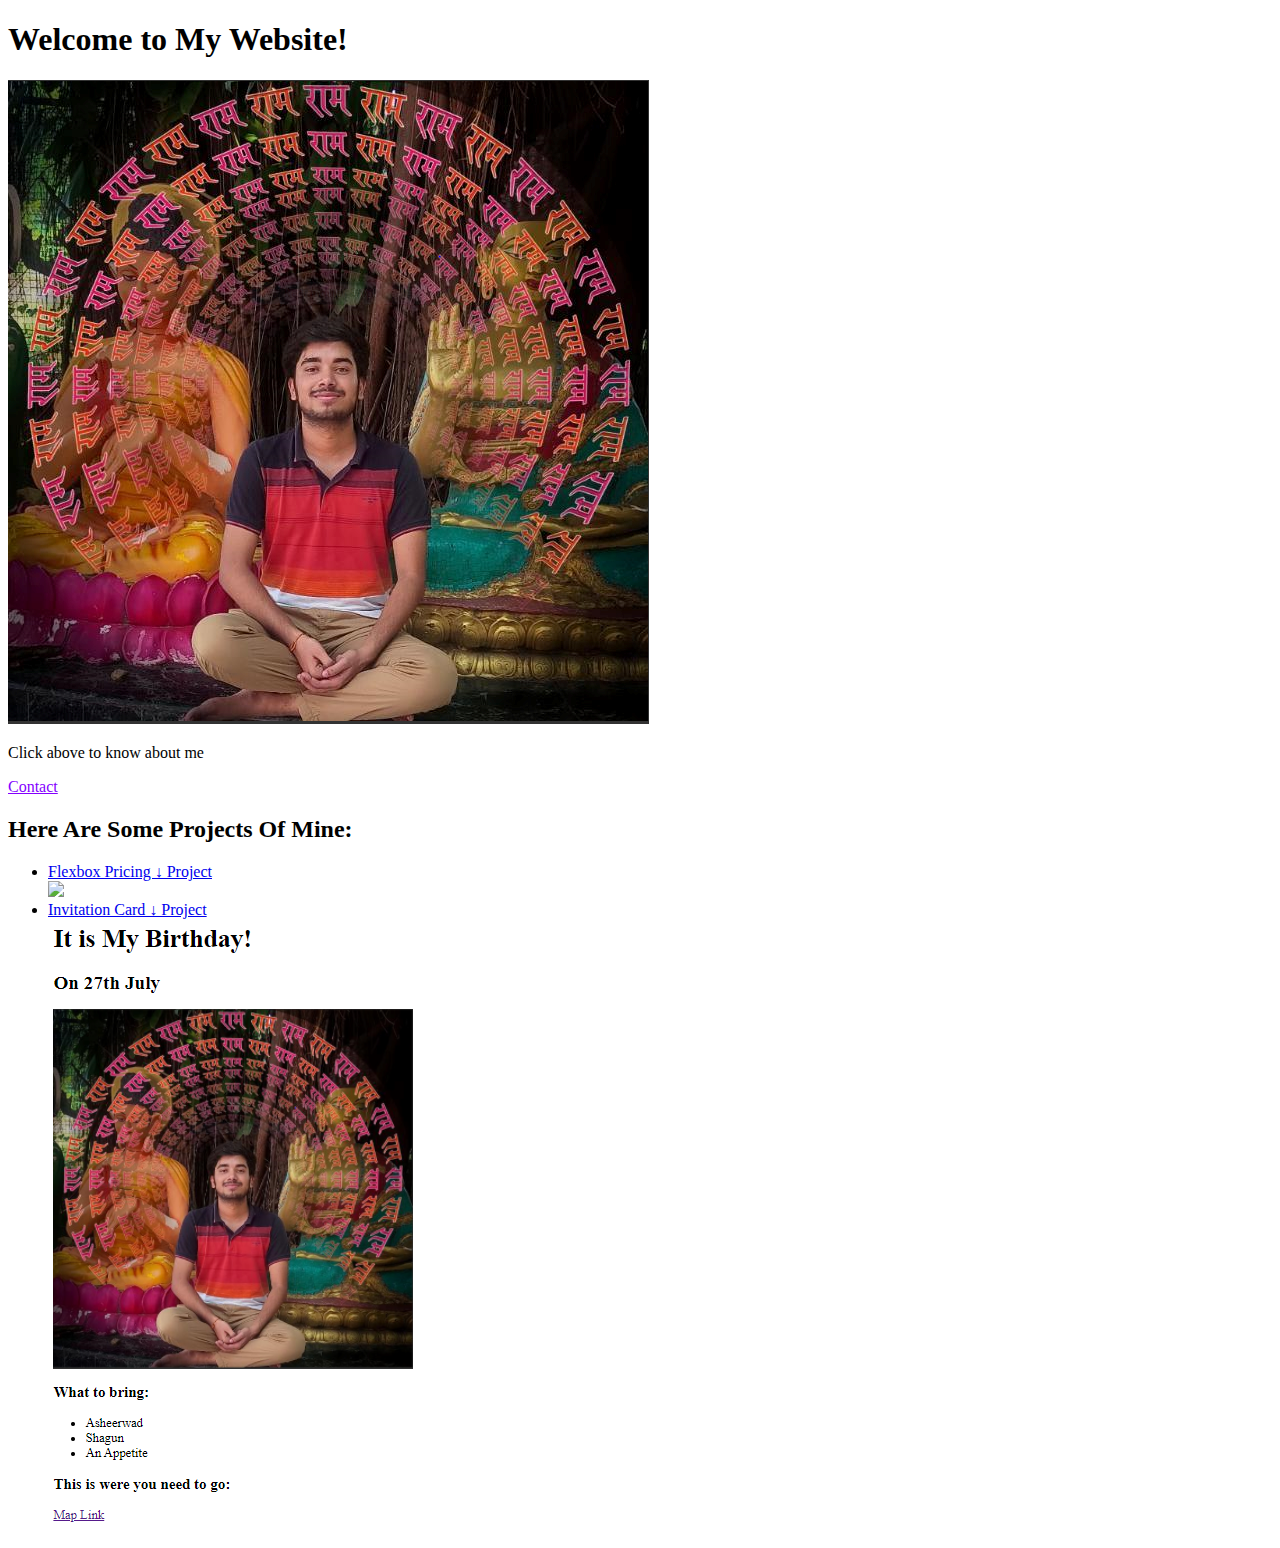
==== index.html @ 763a72a7 "Add files via upload" ====
<!DOCTYPE html>
<html lang="en">

<head>
    <meta charset="UTF-8">
    <title>My FIrst Webpage</title>
    <link rel="stylesheet" href="./style2.css">
</head>

<body>
    <div class="h1">
        <h1>Welcome to My Website!</h1>
    </div>
    <div class="main">
        <div class="left">
            <a href="./Assests/about.html"><img class="about" src="./Assests/Images/Capture.PNG"
                    alt="Profile Picture" /></a>
            <p class="grey">Click above to know about me</p>
            <a class="contact" style="color: rgb(132, 0, 255);" href="./Assests/contact.html">Contact</a>
        </div>
        <div class="Right">
            <h2>Here Are Some <span class="unique">Projects</span> Of Mine:</h2>
            <ul>
                <div class="right one">
                    <li value="1"><a href="./Assests/Flexbox.html"><span class="text">Flexbox Pricing ↓ Project</span></a>
                    </li>
                    <img src="./Assests/Images/flex.png">
                </div>
                <div class="right two">
                    <li value="2"><a href="./Assests/BirthdayCard.html"><span class="text">Invitation Card ↓
                                Project</span></a></li>
                    <img src="./Assests/Images/BirthdayCard.png">
                </div>
            </ul>
        </div>
    </div>
</body>

</html>
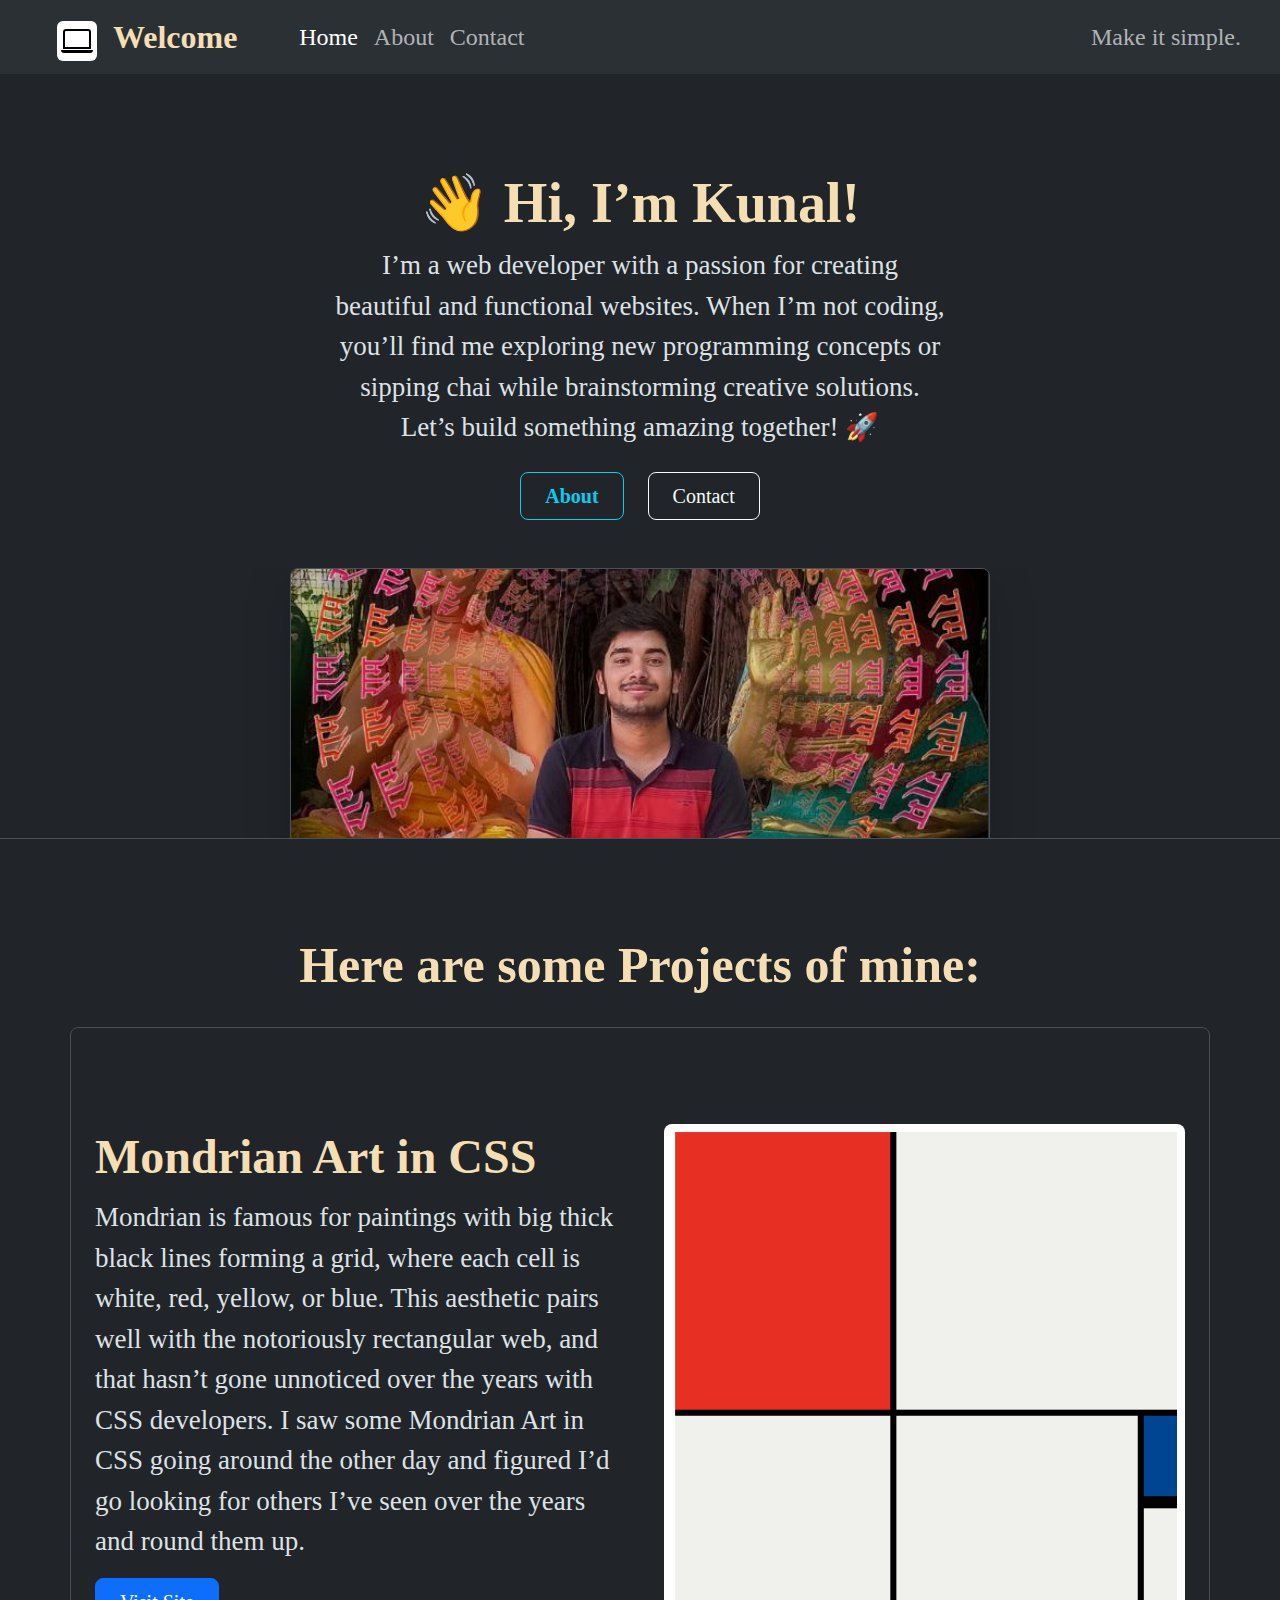
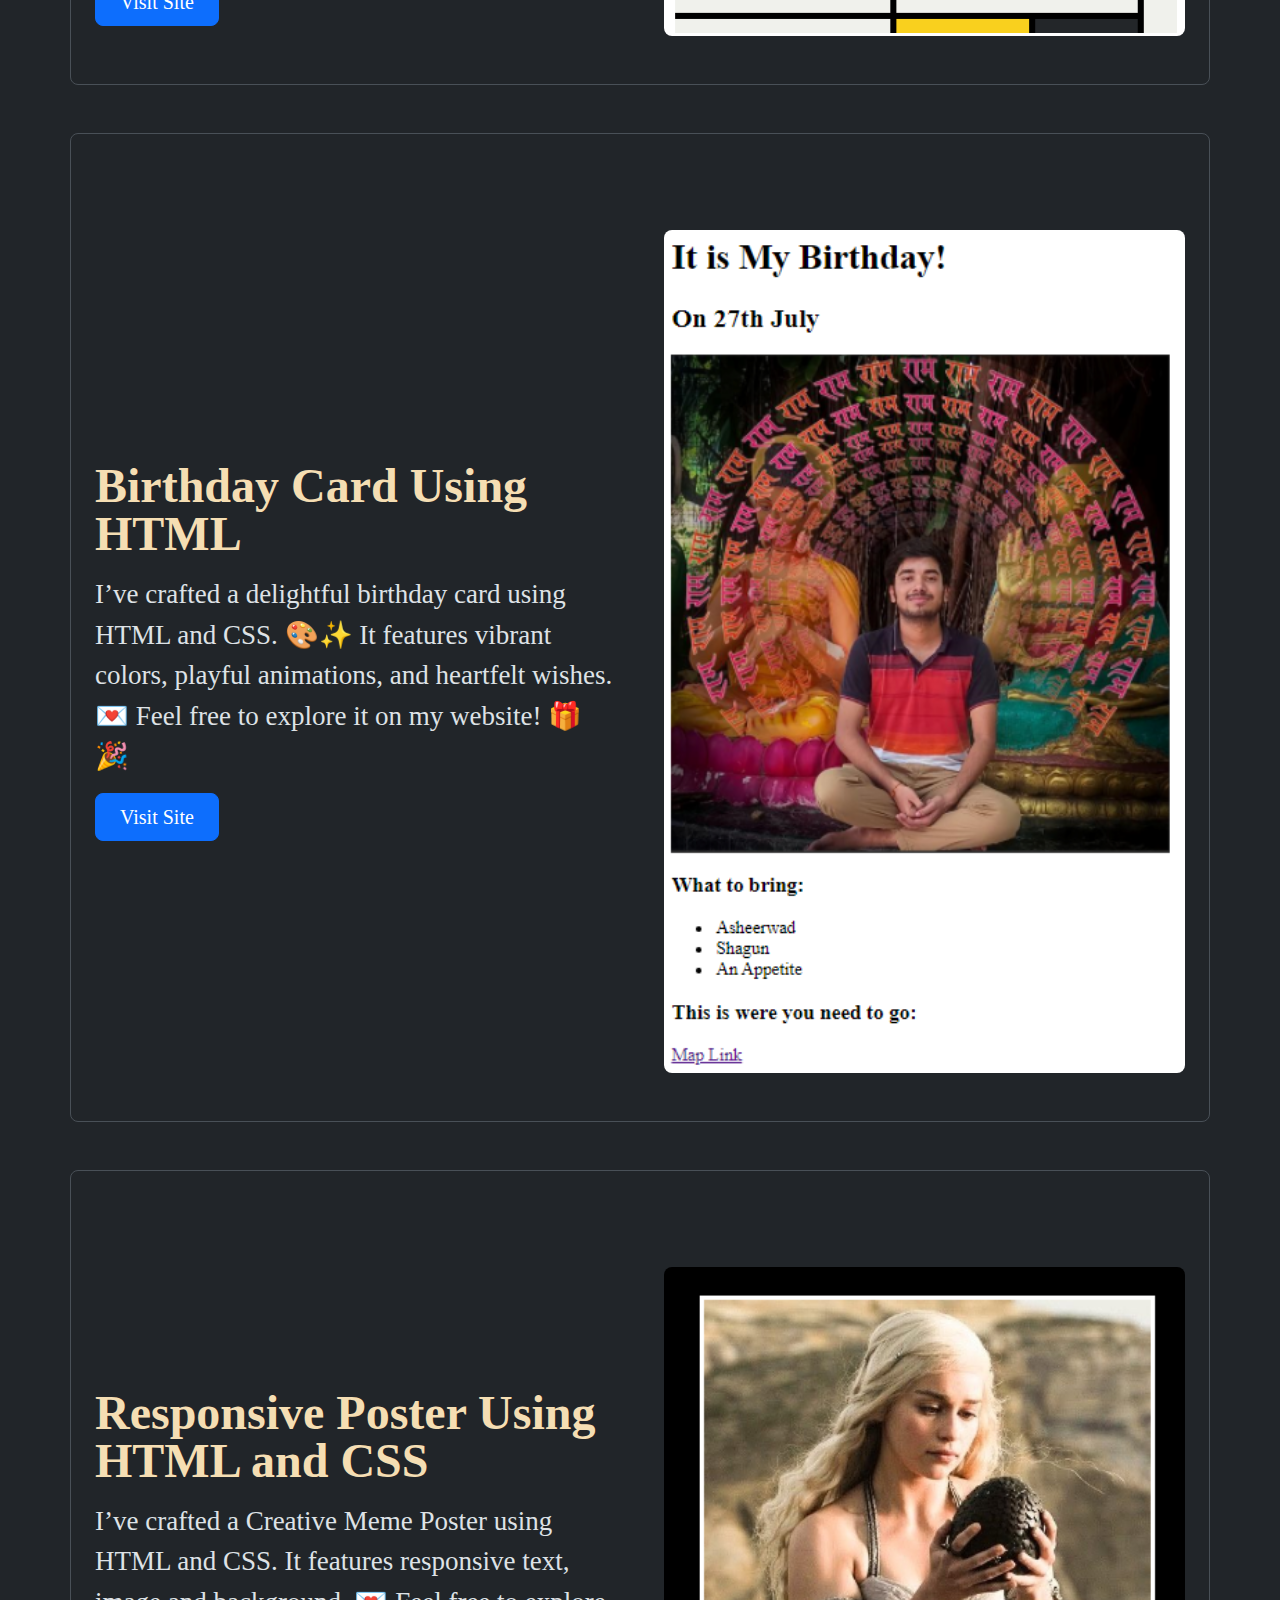
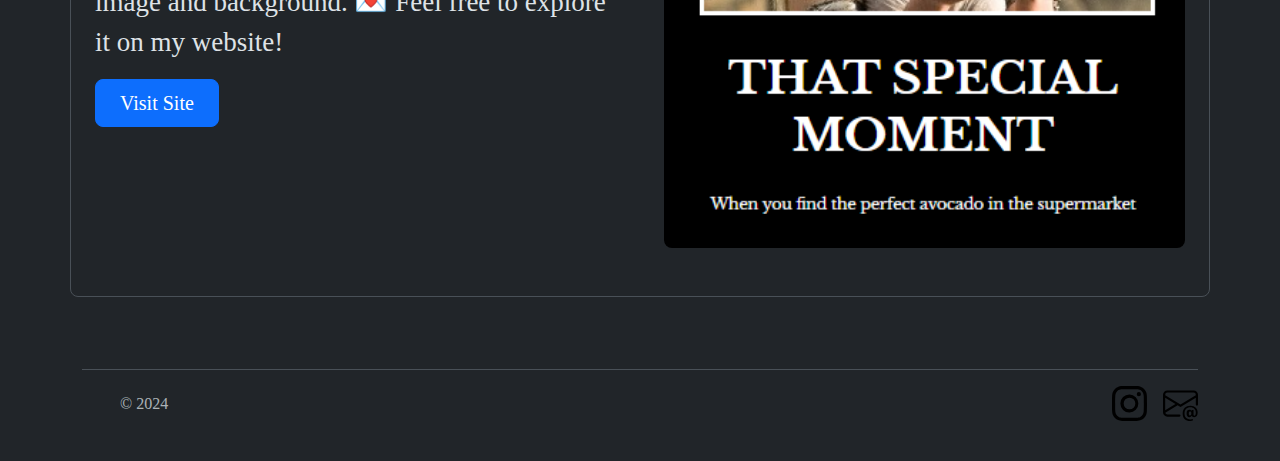
==== commit a9efcb12: "Add files via upload" ====
--- a/index.html
+++ b/index.html
@@ -1,39 +1,159 @@
 <!DOCTYPE html>
-<html lang="en">
+<html lang="en" data-bs-theme="dark">
 
 <head>
     <meta charset="UTF-8">
-    <title>My FIrst Webpage</title>
-    <link rel="stylesheet" href="./style2.css">
+    <title> Home ✨</title>
+    <link href="https://cdn.jsdelivr.net/npm/bootstrap@5.3.3/dist/css/bootstrap.min.css" rel="stylesheet"
+        integrity="sha384-QWTKZyjpPEjISv5WaRU9OFeRpok6YctnYmDr5pNlyT2bRjXh0JMhjY6hW+ALEwIH" crossorigin="anonymous">
+    <script src="https://cdn.jsdelivr.net/npm/bootstrap@5.3.3/dist/js/bootstrap.bundle.min.js"
+        integrity="sha384-YvpcrYf0tY3lHB60NNkmXc5s9fDVZLESaAA55NDzOxhy9GkcIdslK1eN7N6jIeHz"
+        crossorigin="anonymous"></script>
+    <link rel="stylesheet" href="./style3.css">
 </head>
 
 <body>
-    <div class="h1">
-        <h1>Welcome to My Website!</h1>
-    </div>
-    <div class="main">
-        <div class="left">
-            <a href="./Assests/about.html"><img class="about" src="./Assests/Images/Capture.PNG"
-                    alt="Profile Picture" /></a>
-            <p class="grey">Click above to know about me</p>
-            <a class="contact" style="color: rgb(132, 0, 255);" href="./Assests/contact.html">Contact</a>
+
+
+    <nav class="navbar navbar-expand-lg bg-body-tertiary">
+        <div class="container-fluid">
+            <a class="navbar-brand big-text" href="#"><img style="background-color: white;" class="rounded-2 p-1 me-3"
+                    height="40px" src="./Assests/Svg/laptop.svg">Welcome</a>
+            <button class="navbar-toggler" type="button" data-bs-toggle="collapse" data-bs-target="#navbarText"
+                aria-controls="navbarText" aria-expanded="false" aria-label="Toggle navigation">
+                <span class="navbar-toggler-icon"></span>
+            </button>
+            <div class="collapse navbar-collapse" id="navbarText">
+                <ul class="navbar-nav me-auto mb-2 mb-lg-0">
+                    <li class="nav-item">
+                        <a class="nav-link active" aria-current="page" href="./index.html">Home</a>
+                    </li>
+                    <li class="nav-item">
+                        <a class="nav-link" href="./Assests/about.html">About</a>
+                    </li>
+                    <li class="nav-item">
+                        <a class="nav-link" href="./Assests/contact.html">Contact</a>
+                    </li>
+                </ul>
+                <span class="navbar-text">
+                    Make it simple.
+                </span>
+            </div>
         </div>
-        <div class="Right">
-            <h2>Here Are Some <span class="unique">Projects</span> Of Mine:</h2>
-            <ul>
-                <div class="right one">
-                    <li value="1"><a href="./Assests/Flexbox.html"><span class="text">Flexbox Pricing ↓ Project</span></a>
-                    </li>
-                    <img src="./Assests/Images/flex.png">
+    </nav>
+
+
+    <div class="box">
+        <div class="px-4 pt-5 my-5 text-center border-bottom">
+            <h1 class="big-text display-4 fw-bold text-body-emphasis">👋 Hi, I’m Kunal!</h1>
+            <div class="col-lg-6 mx-auto">
+                <p class="lead mb-4 text">I’m a web developer with a passion for creating beautiful and functional websites.
+                    When I’m not coding, you’ll find me exploring new programming concepts or sipping chai while
+                    brainstorming creative solutions. Let’s build something amazing together! 🚀</p>
+                <div class="d-grid gap-2 d-sm-flex justify-content-sm-center mb-5">
+                    <button type="button" class="btn btn-outline-info btn-lg px-4 me-sm-3 fw-bold"><a class="no-style"
+                            href="./Assests/about.html">About</a></button>
+                    <button type="button" class="btn btn-outline-light btn-lg px-4"><a class="no-style"
+                            href="./Assests/contact.html">Contact</a></button>
                 </div>
-                <div class="right two">
-                    <li value="2"><a href="./Assests/BirthdayCard.html"><span class="text">Invitation Card ↓
-                                Project</span></a></li>
-                    <img src="./Assests/Images/BirthdayCard.png">
+            </div>
+            <div class="overflow-hidden" style="max-height: 30vh;">
+                <div class="container px-5">
+                    <img src="./Assests/Images/2Capture.PNG" class="img-fluid border rounded-3 shadow-lg mb-4"
+                        alt="Example image" width="700" height="500" loading="lazy">
                 </div>
-            </ul>
+            </div>
         </div>
-    </div>
+
+
+        <div class="big-text heading pt-5 mb-4">
+            <h2>Here are some Projects of mine: </h2>
+        </div>
+
+
+        <div class="container col-xxl-8 px-4 py-5">
+            <div class="row rounded-3 border  flex-lg-row-reverse align-items-center g-5 py-5">
+                <div class="col-10 col-sm-8 col-lg-6">
+                    <img src="./Assests/Images/Mondrian.png" class="rounded-3 d-block mx-lg-auto img-fluid img-two"
+                        alt="Bootstrap Themes" width="700" height="500" loading="lazy">
+                </div>
+                <div class="col-lg-6">
+                    <h1 class="big-text display-5 fw-bold text-body-emphasis lh-1 mb-3">Mondrian Art in CSS</h1>
+                    <p class="text lead">Mondrian is famous for paintings with big thick black lines forming a grid, where
+                        each cell is white, red, yellow, or blue. This aesthetic pairs well with the notoriously
+                        rectangular web, and that hasn’t gone unnoticed over the years with CSS developers. I saw some
+                        Mondrian Art in CSS going around the other day and figured I’d go looking for others I’ve seen
+                        over the years and round them up.</p>
+                    <div class="d-grid gap-2 d-md-flex justify-content-md-start">
+                        <a href="./Assests/Mondarian.html"><button type="button"
+                                class="btn btn-primary btn-lg px-4 me-md-2">Visit Site</button></a>
+                    </div>
+                </div>
+            </div>
+        </div>
+
+
+        <div class="container col-xxl-8 px-4 py-5">
+            <div class="row rounded-3 border flex-lg-row-reverse align-items-center g-5 py-5">
+                <div class="col-10 col-sm-8 col-lg-6">
+                    <img src="./Assests/Images/BirthdayCard.png" class="rounded-3 d-block mx-lg-auto img-fluid img-two"
+                        alt="Bootstrap Themes" width="700" height="500" loading="lazy">
+                </div>
+                <div class="col-lg-6">
+                    <h1 class="big-text display-5 fw-bold text-body-emphasis lh-1 mb-3">Birthday Card Using HTML</h1>
+                    <p class=" text lead">I’ve crafted a delightful birthday card using HTML and CSS. 🎨✨ It features vibrant
+                        colors, playful animations, and heartfelt wishes. 💌 Feel free to explore it on my website! 🎁🎉
+                    </p>
+                    <div class="d-grid gap-2 d-md-flex justify-content-md-start">
+                        <a href="./Assests/BirthdayCard.html"><button type="button"
+                                class="btn btn-primary btn-lg px-4 me-md-2">Visit Site</button></a>
+                    </div>
+                </div>
+            </div>
+        </div>
+
+
+        <div class="container col-xxl-8 px-4 py-5">
+            <div class="row rounded-3 border flex-lg-row-reverse align-items-center g-5 py-5">
+                <div class="col-10 col-sm-8 col-lg-6">
+                    <img src="./Assests/Images/meme-Pos.png" class="rounded-3 d-block mx-lg-auto img-fluid img-two"
+                        alt="Bootstrap Themes" width="700" height="500" loading="lazy">
+                </div>
+                <div class="col-lg-6">
+                    <h1 class="big-text display-5 fw-bold text-body-emphasis lh-1 mb-3">Responsive Poster Using HTML and CSS</h1>
+                    <p class="text lead">I’ve crafted a Creative Meme Poster using HTML and CSS. It features responsive text,
+                        image and background. 💌 Feel free to explore it on my website!
+                    </p>
+                    <div class="d-grid gap-2 d-md-flex justify-content-md-start">
+                        <a href="./Assests/meme.html"><button type="button"
+                                class="btn btn-primary btn-lg px-4 me-md-2">Visit Site</button></a>
+                    </div>
+                </div>
+            </div>
+        </div>
+
+
+        <div class="container">
+            <footer class="d-flex flex-wrap justify-content-between align-items-center py-3 my-4 border-top">
+                <div class="col-md-4 d-flex align-items-center">
+                    <a href="/" class="mb-3 me-2 mb-md-0 text-body-secondary text-decoration-none lh-1">
+                        <svg class="bi" width="30" height="24">
+                            <use xlink:href="#bootstrap"></use>
+                        </svg>
+                    </a>
+                    <span class="mb-3 mb-md-0 text-body-secondary">© 2024</span>
+                </div>
+
+                <ul class="nav col-md-4 justify-content-end list-unstyled d-flex">
+                    <li class="ms-3"><a class="text-body-secondary" href="#"><img height="35px"
+                                src="./Assests/Svg/instagram.svg"></a></li>
+                    <li class="ms-3"><a class="text-body-secondary" href="#"><img height="35px"
+                                src="./Assests/Svg/envelope-at.svg"></a></li>
+                </ul>
+            </footer>
+        </div>
+
+
 </body>
 
 </html>--- a/style3.css
+++ b/style3.css
@@ -0,0 +1,49 @@
+body {
+    font-family: serif;
+}
+
+.no-style {
+    text-decoration: none;
+    color: currentColor;
+}
+
+.navbar {
+    padding-left: 5vh;
+    padding-right: 3vh;
+    font-size: 1.5rem;
+    font: ;
+}
+
+.navbar-brand {
+    font-size: 2rem;
+    padding-right: 1cm;
+    font-weight: bold;
+}
+
+.box {
+    display: grid;
+    grid-template-columns: ;
+    grid-template-rows: ;
+}
+
+.heading {
+    display: flex;
+    justify-content: center;
+    align-items: center;
+    /* background-color: rgba(0, 0, 0, 0.514); */
+    border-radius: 1rem;
+}
+
+.heading>h2 {
+    font-weight: bold;
+    font-size: 50px;
+    }
+
+.text{
+    font-size: 27px;
+}
+
+.big-text{
+    /* font-size: 50px; */
+    color: wheat !important;
+}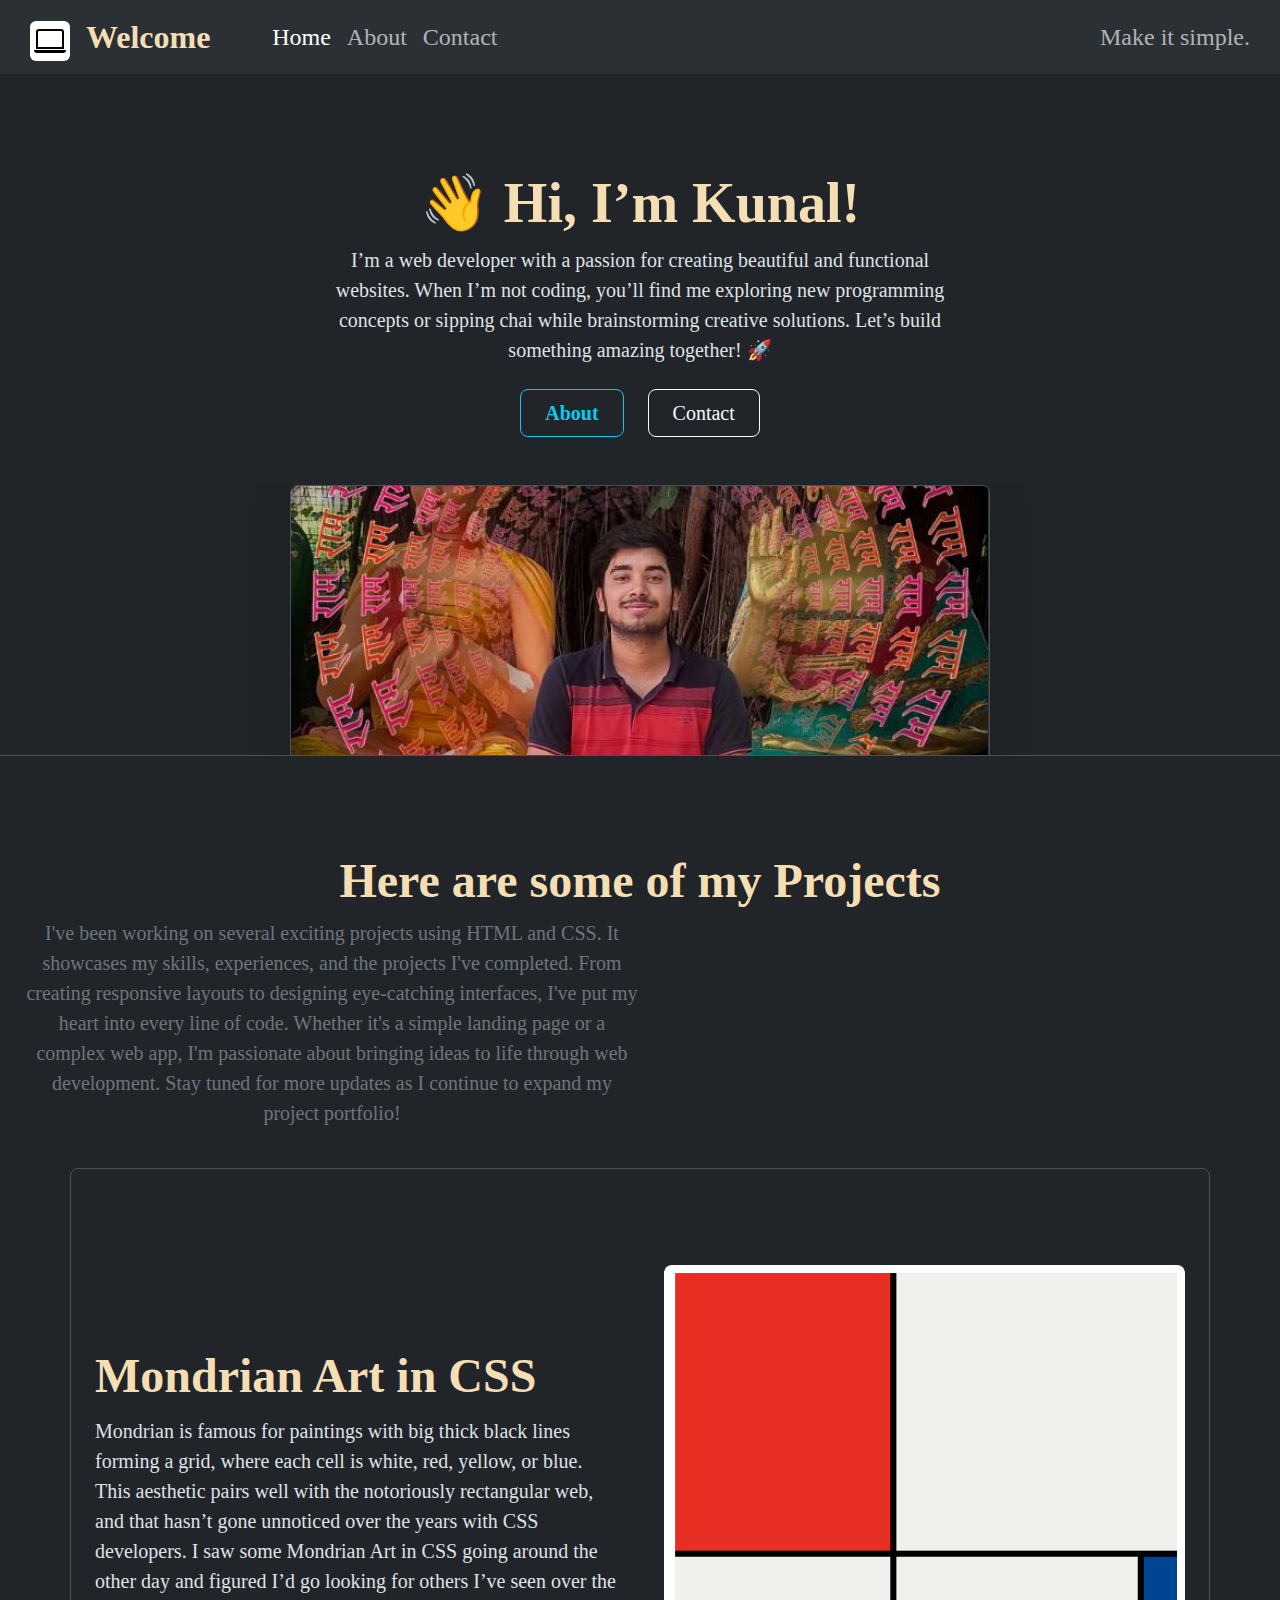
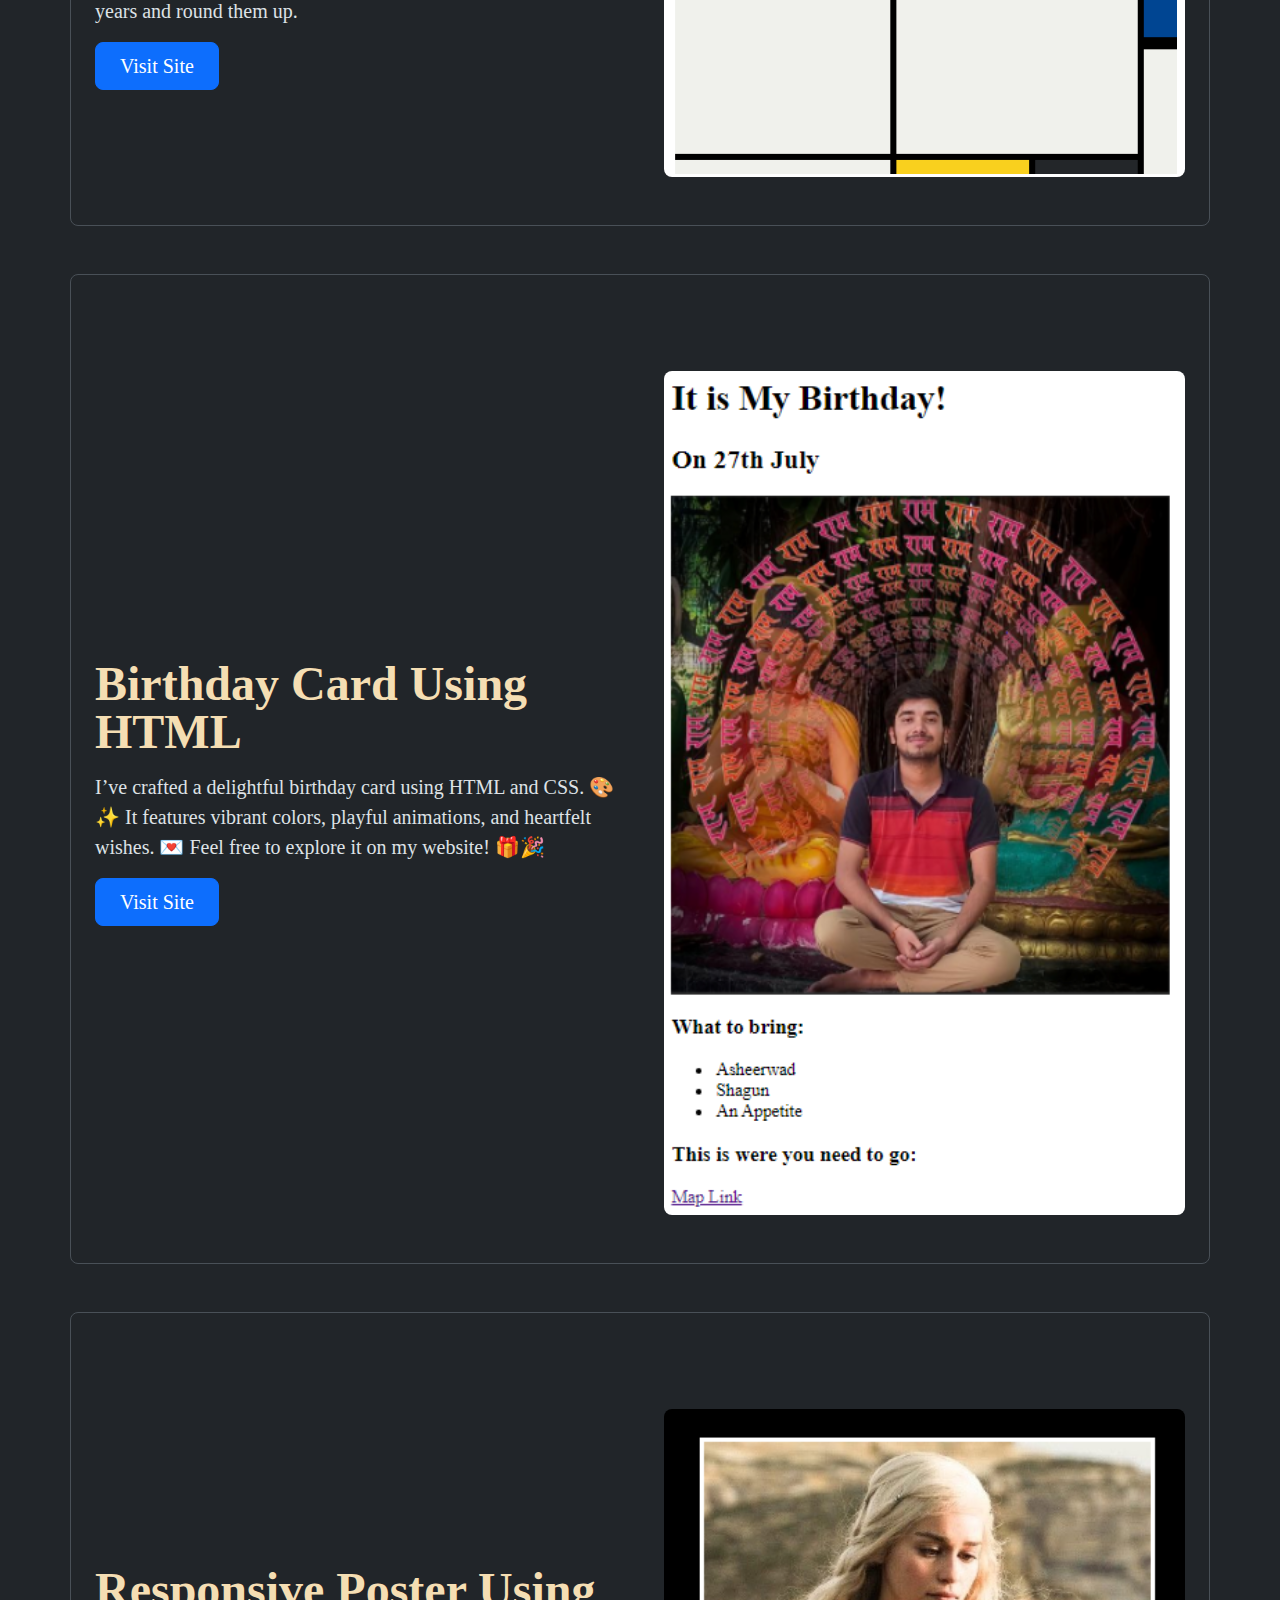
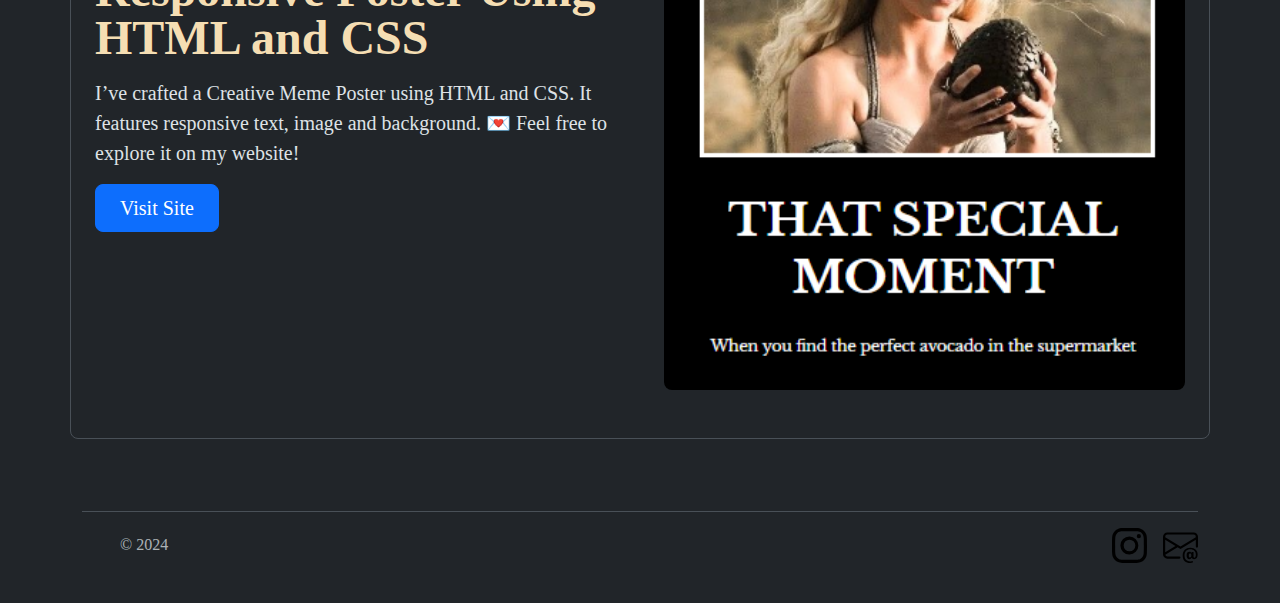
==== commit c6773300: "Add files via upload" ====
--- a/index.html
+++ b/index.html
@@ -17,10 +17,11 @@
 
     <nav class="navbar navbar-expand-lg bg-body-tertiary">
         <div class="container-fluid">
-            <a class="navbar-brand big-text" href="#"><img style="background-color: white;" class="rounded-2 p-1 me-3"
-                    height="40px" src="./Assests/Svg/laptop.svg">Welcome</a>
+            <a class="navbar-brand welcome big-text" href="#"><img style="background-color: white;"
+                    class="web-icon rounded-2 p-1 me-3" height="40px" src="./Assests/Svg/laptop.svg"><span
+                    class="welcome">Welcome</span></a>
             <button class="navbar-toggler" type="button" data-bs-toggle="collapse" data-bs-target="#navbarText"
-                aria-controls="navbarText" aria-expanded="false" aria-label="Toggle navigation">
+                aria-controls="navbarText" aria-expanded="flase" aria-label="Toggle navigation">
                 <span class="navbar-toggler-icon"></span>
             </button>
             <div class="collapse navbar-collapse" id="navbarText">
@@ -47,9 +48,9 @@
         <div class="px-4 pt-5 my-5 text-center border-bottom">
             <h1 class="big-text display-4 fw-bold text-body-emphasis">👋 Hi, I’m Kunal!</h1>
             <div class="col-lg-6 mx-auto">
-                <p class="lead mb-4 text">I’m a web developer with a passion for creating beautiful and functional websites.
-                    When I’m not coding, you’ll find me exploring new programming concepts or sipping chai while
-                    brainstorming creative solutions. Let’s build something amazing together! 🚀</p>
+                <p class="lead mb-4 text">I’m a web developer with a passion for creating beautiful and
+                    functional websites. When I’m not coding, you’ll find me exploring new programming concepts or
+                    sipping chai while brainstorming creative solutions. Let’s build something amazing together! 🚀</p>
                 <div class="d-grid gap-2 d-sm-flex justify-content-sm-center mb-5">
                     <button type="button" class="btn btn-outline-info btn-lg px-4 me-sm-3 fw-bold"><a class="no-style"
                             href="./Assests/about.html">About</a></button>
@@ -66,8 +67,18 @@
         </div>
 
 
-        <div class="big-text heading pt-5 mb-4">
-            <h2>Here are some Projects of mine: </h2>
+        <div class="bg-dark text-secondary px-4 mt-5 mb-4 text-center">
+            <div class="">
+                <h1 class="display-5 fw-bold big-text">Here are some of my Projects</h1>
+                <div class="col-lg-6">
+                    <p class="fs-5">I've been working on several exciting projects using HTML and CSS. It showcases my
+                        skills, experiences, and the
+                        projects I've completed. From creating responsive layouts to designing eye-catching interfaces,
+                        I've put my heart into every line of code. Whether it's a simple landing page or a complex web
+                        app, I'm passionate about bringing ideas to life through web development. Stay tuned for more
+                        updates as I continue to expand my project portfolio!</p>
+                </div>
+            </div>
         </div>
 
 
@@ -79,7 +90,8 @@
                 </div>
                 <div class="col-lg-6">
                     <h1 class="big-text display-5 fw-bold text-body-emphasis lh-1 mb-3">Mondrian Art in CSS</h1>
-                    <p class="text lead">Mondrian is famous for paintings with big thick black lines forming a grid, where
+                    <p class="text lead">Mondrian is famous for paintings with big thick black lines forming a grid,
+                        where
                         each cell is white, red, yellow, or blue. This aesthetic pairs well with the notoriously
                         rectangular web, and that hasn’t gone unnoticed over the years with CSS developers. I saw some
                         Mondrian Art in CSS going around the other day and figured I’d go looking for others I’ve seen
@@ -101,7 +113,8 @@
                 </div>
                 <div class="col-lg-6">
                     <h1 class="big-text display-5 fw-bold text-body-emphasis lh-1 mb-3">Birthday Card Using HTML</h1>
-                    <p class=" text lead">I’ve crafted a delightful birthday card using HTML and CSS. 🎨✨ It features vibrant
+                    <p class=" text lead">I’ve crafted a delightful birthday card using HTML and CSS. 🎨✨ It features
+                        vibrant
                         colors, playful animations, and heartfelt wishes. 💌 Feel free to explore it on my website! 🎁🎉
                     </p>
                     <div class="d-grid gap-2 d-md-flex justify-content-md-start">
@@ -120,8 +133,10 @@
                         alt="Bootstrap Themes" width="700" height="500" loading="lazy">
                 </div>
                 <div class="col-lg-6">
-                    <h1 class="big-text display-5 fw-bold text-body-emphasis lh-1 mb-3">Responsive Poster Using HTML and CSS</h1>
-                    <p class="text lead">I’ve crafted a Creative Meme Poster using HTML and CSS. It features responsive text,
+                    <h1 class="big-text display-5 fw-bold text-body-emphasis lh-1 mb-3">Responsive Poster Using HTML and
+                        CSS</h1>
+                    <p class="text lead">I’ve crafted a Creative Meme Poster using HTML and CSS. It features responsive
+                        text,
                         image and background. 💌 Feel free to explore it on my website!
                     </p>
                     <div class="d-grid gap-2 d-md-flex justify-content-md-start">
--- a/style3.css
+++ b/style3.css
@@ -8,10 +8,9 @@
 }
 
 .navbar {
-    padding-left: 5vh;
-    padding-right: 3vh;
+    padding-left: 2vh;
+    padding-right: 2vh;
     font-size: 1.5rem;
-    font: ;
 }
 
 .navbar-brand {
@@ -36,14 +35,35 @@
 
 .heading>h2 {
     font-weight: bold;
-    font-size: 50px;
-    }
-
-.text{
-    font-size: 27px;
+    /* font-size: 50px; */
 }
 
-.big-text{
+.big-text {
     /* font-size: 50px; */
     color: wheat !important;
+}
+
+@media (max-width: 575px) {
+    .text{
+        font-size: 25px;
+    }
+    .big-text {
+        font-size: 50px;
+    }
+    .welcome{
+        font-size: 40px;
+    }
+    #navbarText{
+        font-size: 25px;
+    }
+    body > nav > div > button{
+        height: 55px;
+    }
+    .navbar-toggler-icon{
+        width: 40px;
+    }
+    .web-icon{
+        width: 65px;
+        height: 45px;
+    }
 }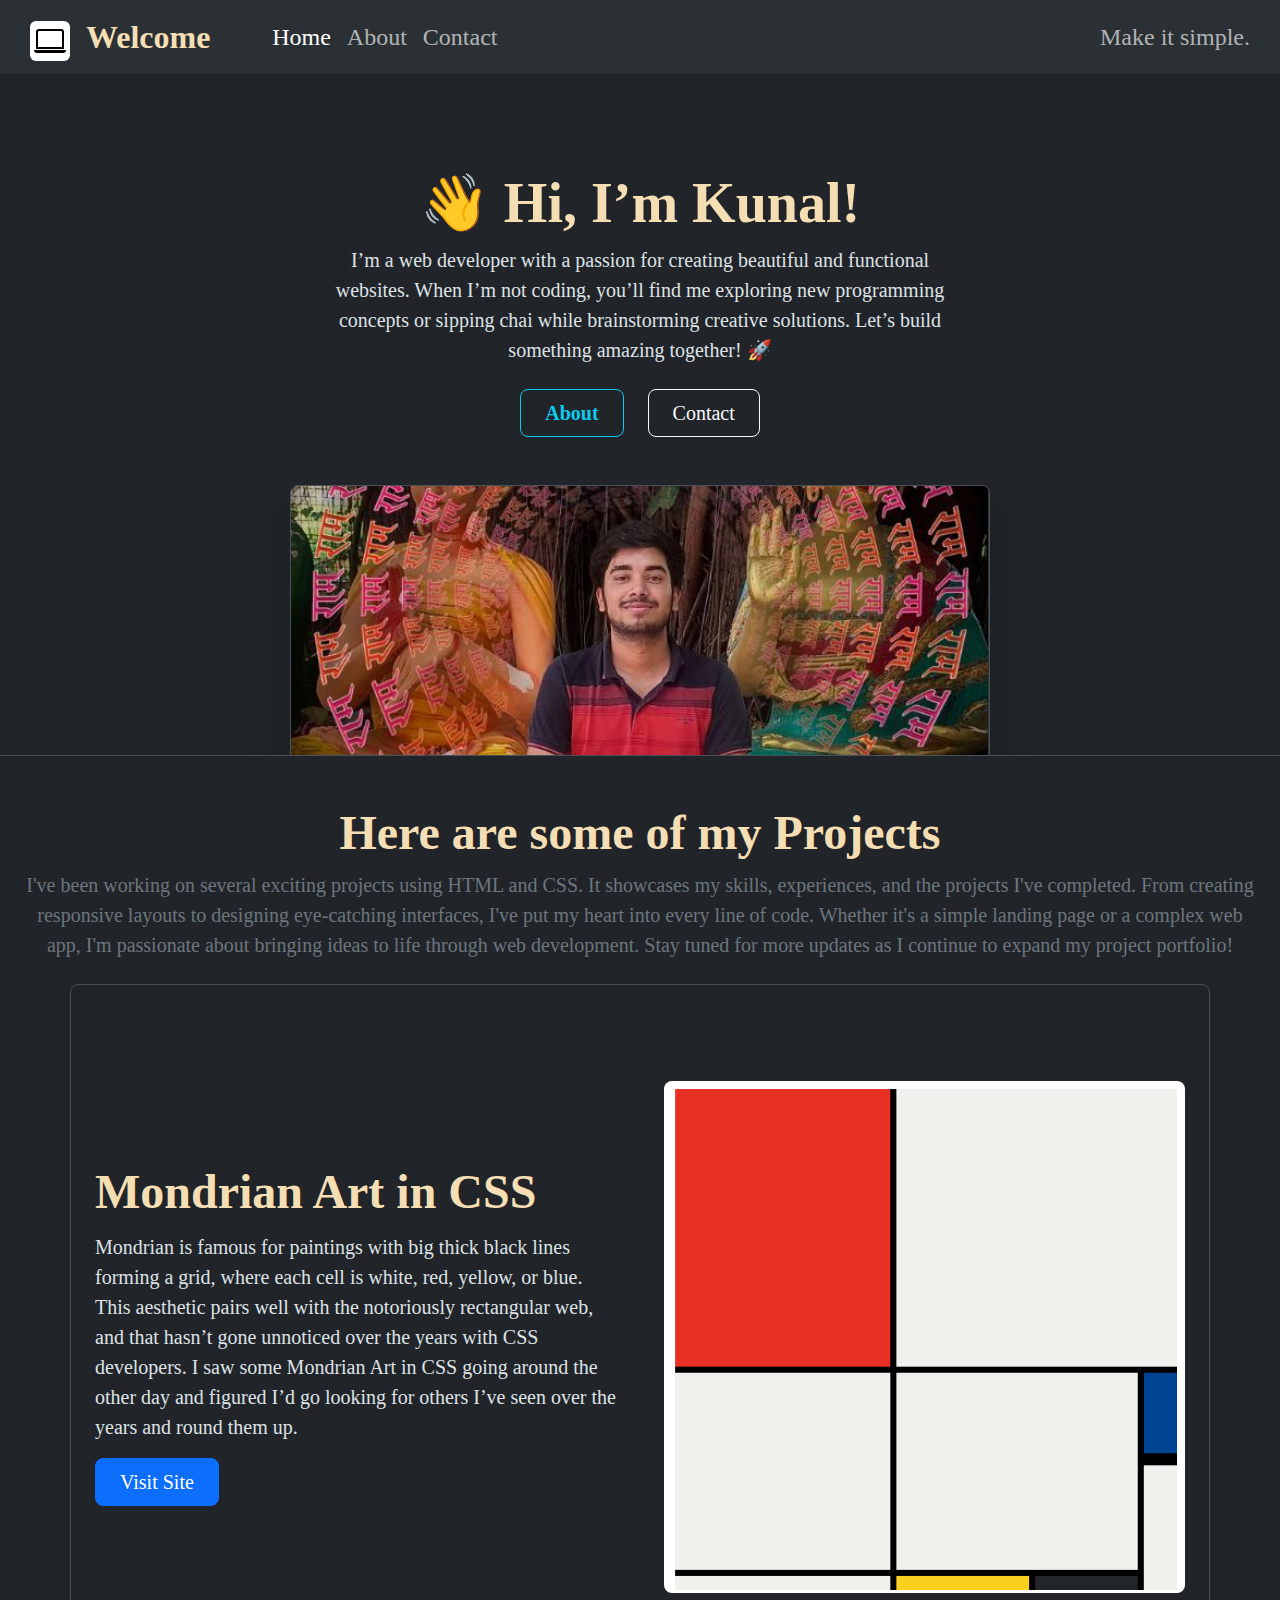
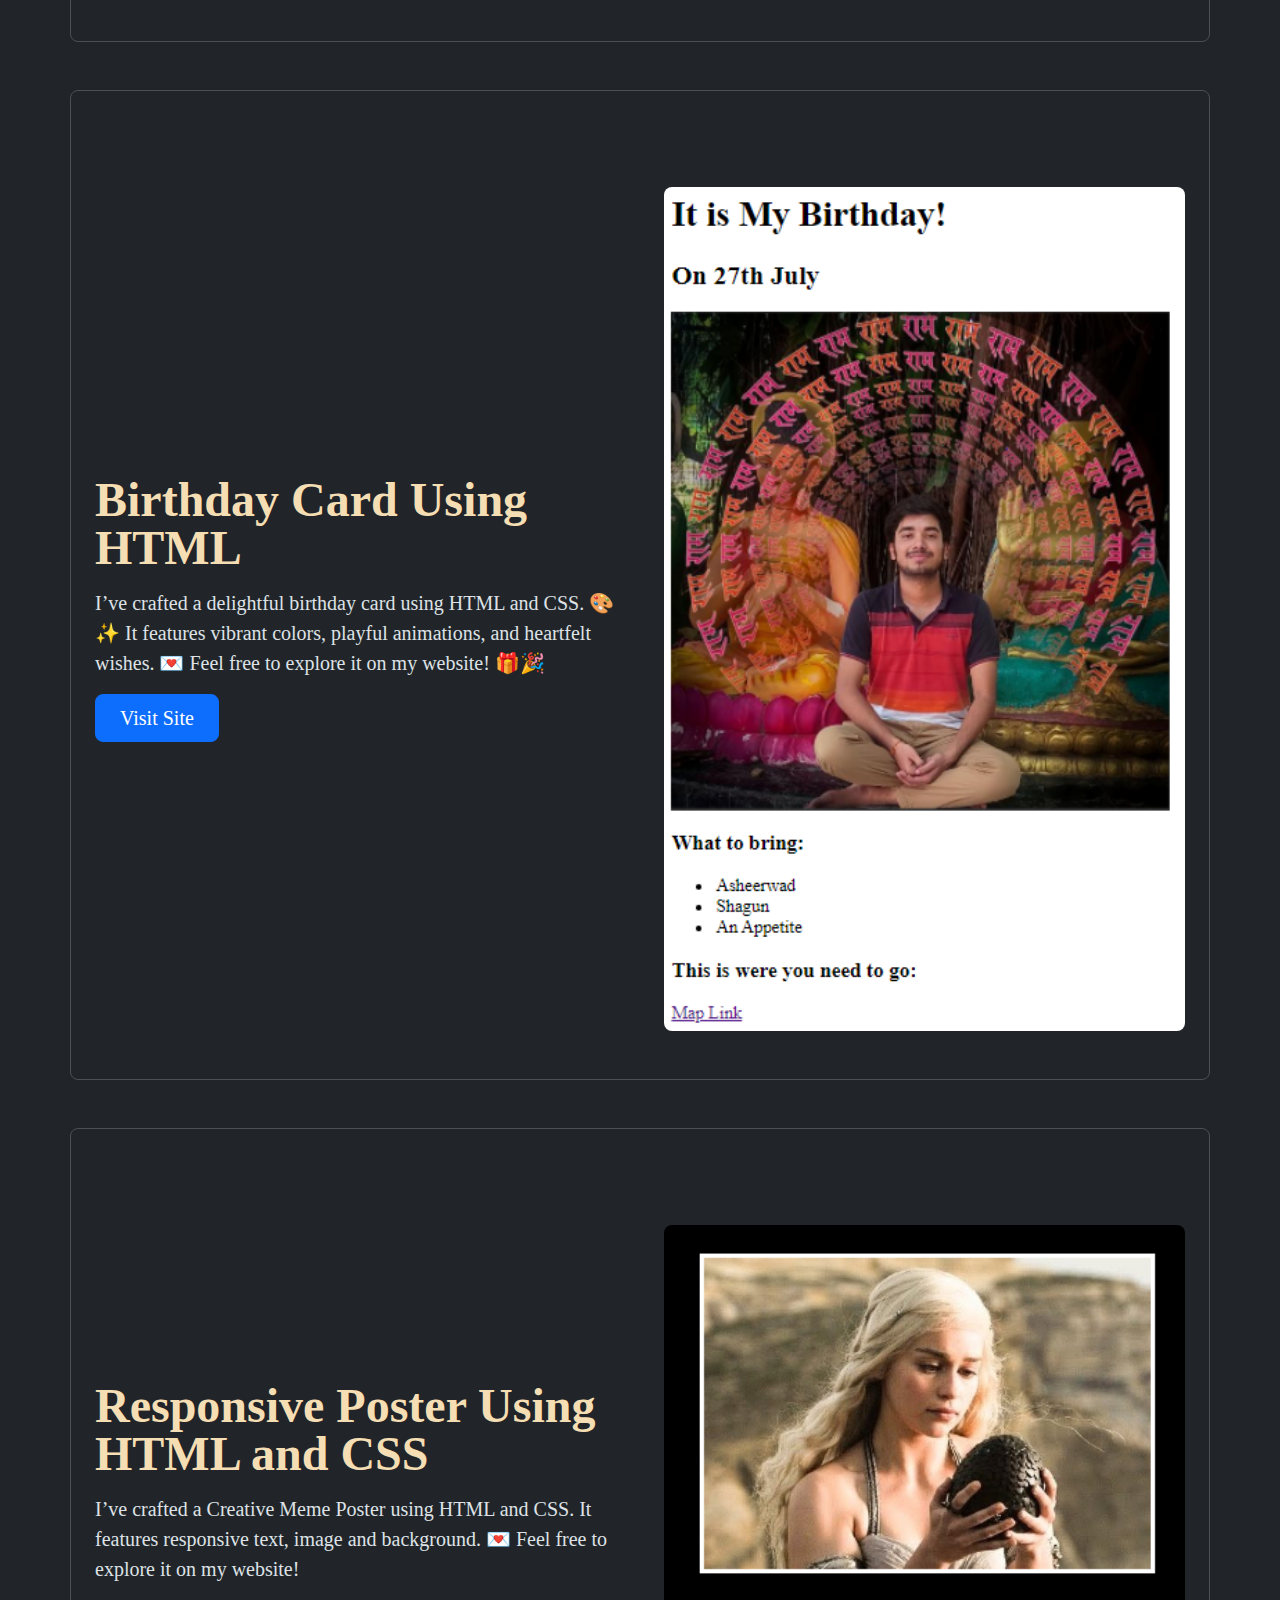
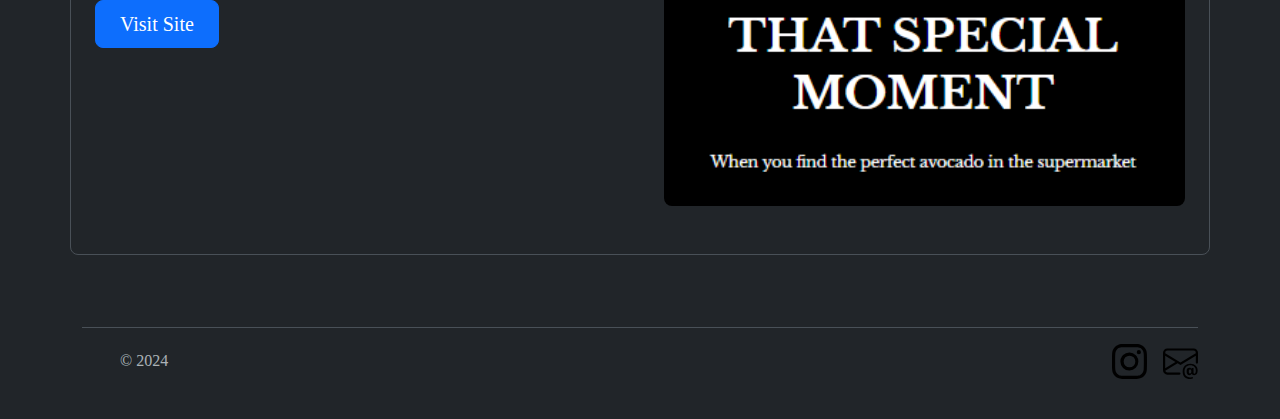
==== commit c6a47dc6: "Add files via upload" ====
--- a/index.html
+++ b/index.html
@@ -70,7 +70,7 @@
         <div class="bg-dark text-secondary px-4 mt-5 mb-4 text-center">
             <div class="">
                 <h1 class="display-5 fw-bold big-text">Here are some of my Projects</h1>
-                <div class="col-lg-6">
+                <div class="">
                     <p class="fs-5">I've been working on several exciting projects using HTML and CSS. It showcases my
                         skills, experiences, and the
                         projects I've completed. From creating responsive layouts to designing eye-catching interfaces,
--- a/style3.css
+++ b/style3.css
@@ -1,3 +1,4 @@
+
 body {
     font-family: serif;
 }
@@ -19,12 +20,6 @@
     font-weight: bold;
 }
 
-.box {
-    display: grid;
-    grid-template-columns: ;
-    grid-template-rows: ;
-}
-
 .heading {
     display: flex;
     justify-content: center;
@@ -39,11 +34,10 @@
 }
 
 .big-text {
-    /* font-size: 50px; */
     color: wheat !important;
 }
 
-@media (max-width: 575px) {
+@media (max-width: 1000px) {
     .text{
         font-size: 25px;
     }
@@ -66,4 +60,4 @@
         width: 65px;
         height: 45px;
     }
-}+}
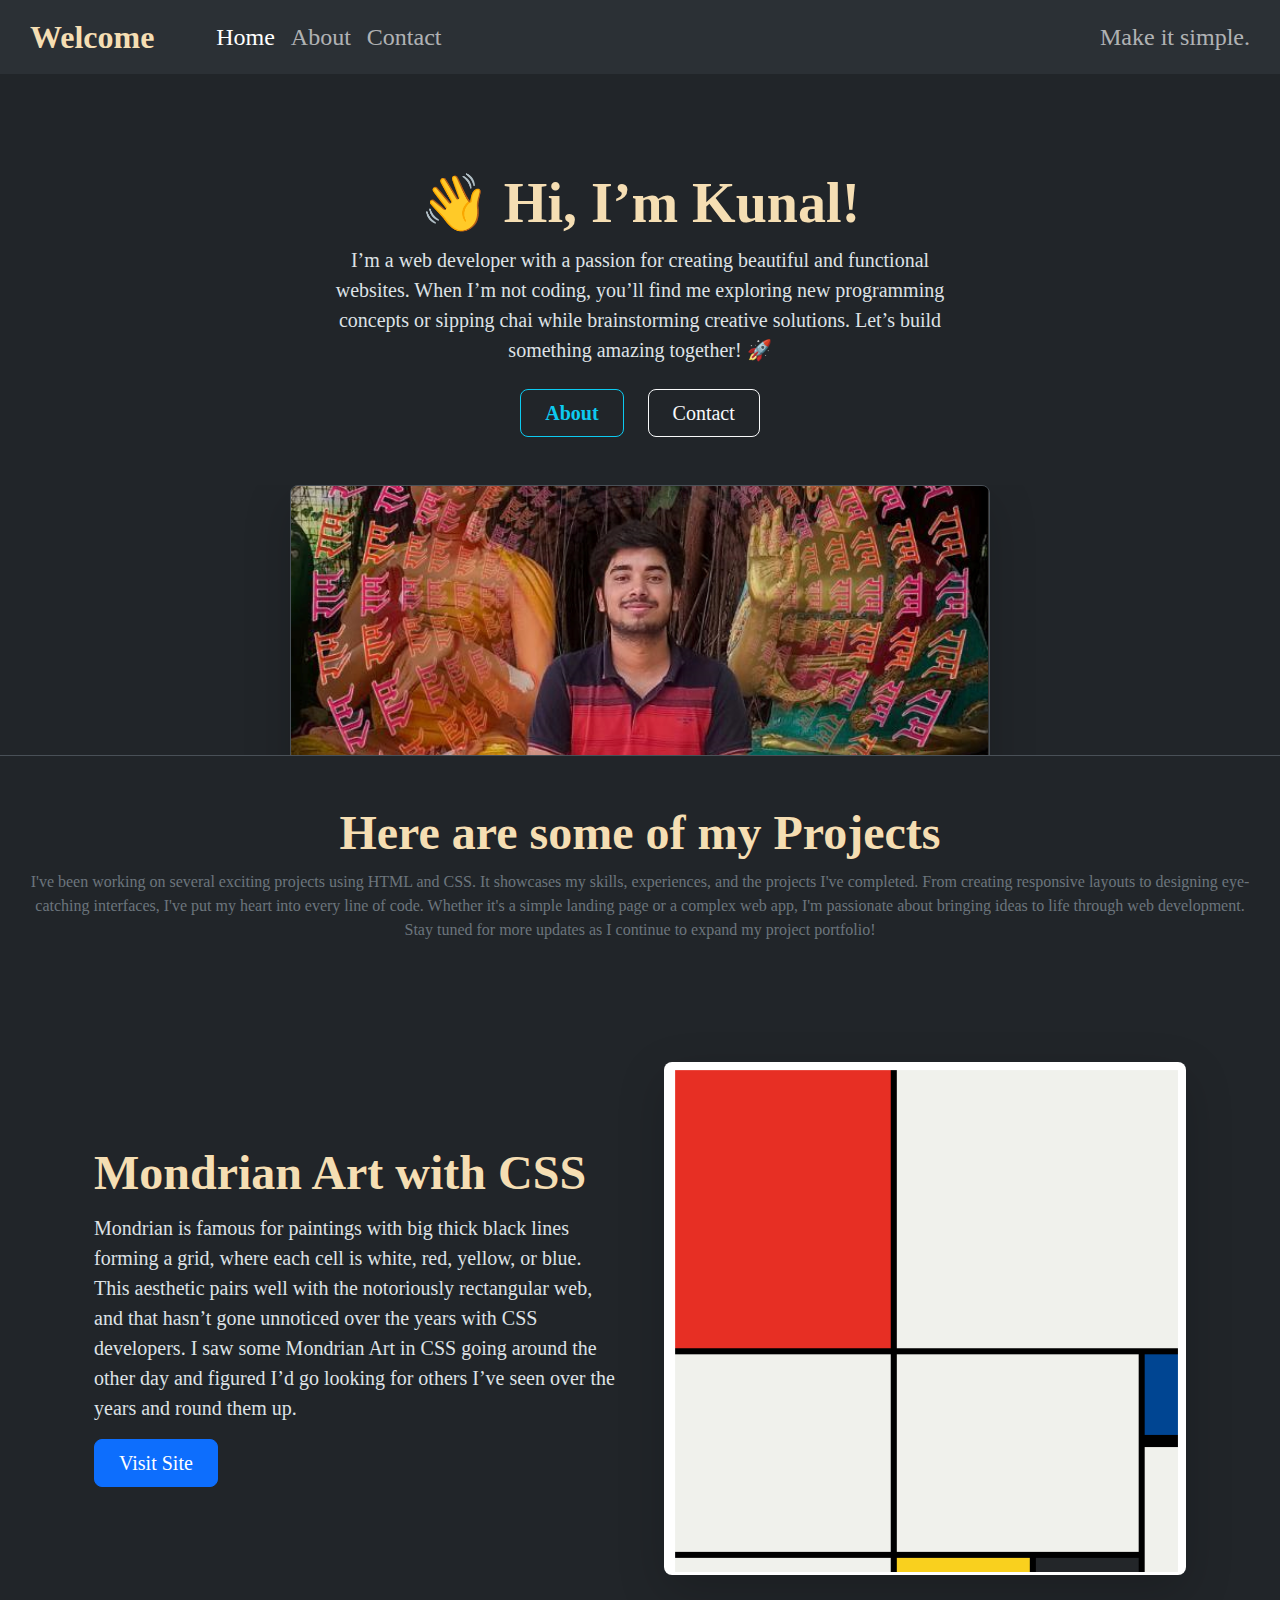
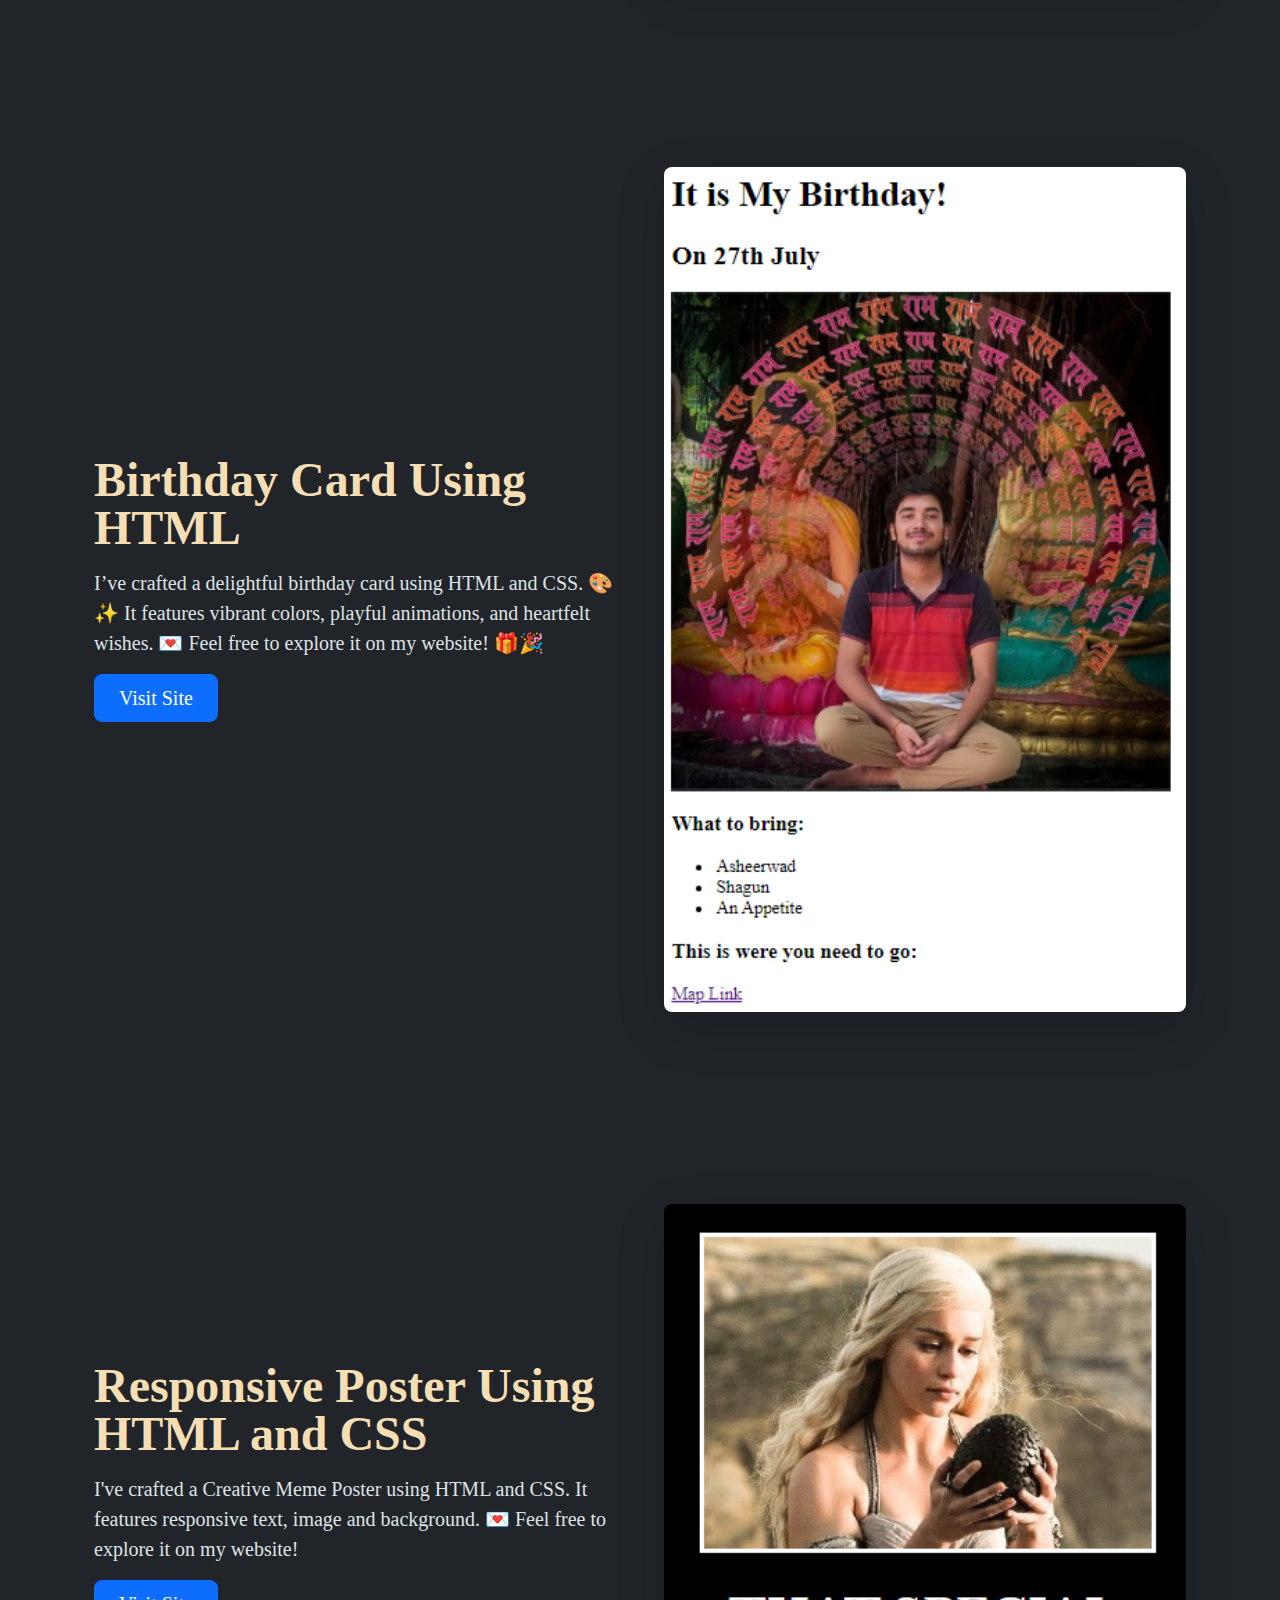
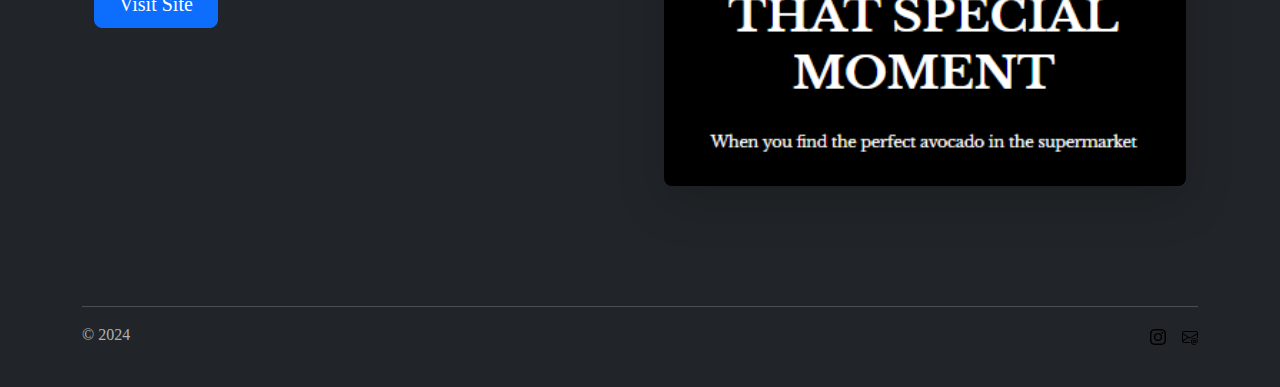
==== commit ee165821: "Update index.html" ====
--- a/index.html
+++ b/index.html
@@ -17,9 +17,7 @@
 
     <nav class="navbar navbar-expand-lg bg-body-tertiary">
         <div class="container-fluid">
-            <a class="navbar-brand welcome big-text" href="#"><img style="background-color: white;"
-                    class="web-icon rounded-2 p-1 me-3" height="40px" src="./Assests/Svg/laptop.svg"><span
-                    class="welcome">Welcome</span></a>
+            <a class="navbar-brand welcome big-text" href="#"><span class="welcome">Welcome</span></a>
             <button class="navbar-toggler" type="button" data-bs-toggle="collapse" data-bs-target="#navbarText"
                 aria-controls="navbarText" aria-expanded="flase" aria-label="Toggle navigation">
                 <span class="navbar-toggler-icon"></span>
@@ -27,13 +25,14 @@
             <div class="collapse navbar-collapse" id="navbarText">
                 <ul class="navbar-nav me-auto mb-2 mb-lg-0">
                     <li class="nav-item">
-                        <a class="nav-link active" aria-current="page" href="./index.html">Home</a>
+                        <a class="nav-link active" aria-current="page" href="./index.html"><span
+                                class="nav-text">Home</span></a>
                     </li>
                     <li class="nav-item">
-                        <a class="nav-link" href="./Assests/about.html">About</a>
+                        <a class="nav-link" href="./Assests/about.html"><span class="nav-text">About</span></a>
                     </li>
                     <li class="nav-item">
-                        <a class="nav-link" href="./Assests/contact.html">Contact</a>
+                        <a class="nav-link" href="./Assests/contact.html"><span class="nav-text">Contact</span></a>
                     </li>
                 </ul>
                 <span class="navbar-text">
@@ -44,131 +43,130 @@
     </nav>
 
 
-    <div class="box">
-        <div class="px-4 pt-5 my-5 text-center border-bottom">
-            <h1 class="big-text display-4 fw-bold text-body-emphasis">👋 Hi, I’m Kunal!</h1>
-            <div class="col-lg-6 mx-auto">
-                <p class="lead mb-4 text">I’m a web developer with a passion for creating beautiful and
-                    functional websites. When I’m not coding, you’ll find me exploring new programming concepts or
-                    sipping chai while brainstorming creative solutions. Let’s build something amazing together! 🚀</p>
-                <div class="d-grid gap-2 d-sm-flex justify-content-sm-center mb-5">
-                    <button type="button" class="btn btn-outline-info btn-lg px-4 me-sm-3 fw-bold"><a class="no-style"
-                            href="./Assests/about.html">About</a></button>
-                    <button type="button" class="btn btn-outline-light btn-lg px-4"><a class="no-style"
-                            href="./Assests/contact.html">Contact</a></button>
-                </div>
+    <div class="px-4 pt-5 my-5 text-center border-bottom">
+        <h1 class="big-text display-4 fw-bold text-body-emphasis">👋 Hi, I’m Kunal!</h1>
+        <div class="col-lg-6 mx-auto">
+            <p class="lead mb-4 text">I’m a web developer with a passion for creating beautiful and
+                functional websites. When I’m not coding, you’ll find me exploring new programming concepts or
+                sipping chai while brainstorming creative solutions. Let’s build something amazing together! 🚀</p>
+            <div class="d-grid gap-2 d-sm-flex justify-content-sm-center mb-5">
+                <button type="button" class="button btn btn-outline-info btn-lg px-4 me-sm-3 fw-bold"><a
+                        class="no-style" href="./Assests/about.html"><span class="button-text">About</span></a></button>
+                <button type="button" class="button btn btn-outline-light btn-lg px-4"><a class="no-style"
+                        href="./Assests/contact.html"><span class="button-text">Contact</span></a></button>
             </div>
-            <div class="overflow-hidden" style="max-height: 30vh;">
-                <div class="container px-5">
-                    <img src="./Assests/Images/2Capture.PNG" class="img-fluid border rounded-3 shadow-lg mb-4"
-                        alt="Example image" width="700" height="500" loading="lazy">
+        </div>
+        <div class="overflow-hidden" style="max-height: 30vh;">
+            <div class="container px-5">
+                <img src="./Assests/Images/2Capture.PNG" class="img-fluid border rounded-3 shadow-lg mb-4"
+                    alt="Example image" width="700" height="500" loading="lazy">
+            </div>
+        </div>
+    </div>
+
+
+    <div class="bg-dark text-secondary px-4 mt-5 mb-4 text-center">
+        <div class="">
+            <h1 class="display-5 fw-bold big-text">Here are some of my Projects</h1>
+            <div class="">
+                <p class="text">I've been working on several exciting projects using HTML and CSS. It showcases my
+                    skills, experiences, and the
+                    projects I've completed. From creating responsive layouts to designing eye-catching interfaces,
+                    I've put my heart into every line of code. Whether it's a simple landing page or a complex web
+                    app, I'm passionate about bringing ideas to life through web development. Stay tuned for more
+                    updates as I continue to expand my project portfolio!</p>
+            </div>
+        </div>
+    </div>
+
+
+    <div class="container col-xxl-8 px-4 py-5">
+        <div class="row flex-lg-row-reverse align-items-center g-5 py-5">
+            <div class="col-10 col-sm-10 col-lg-6">
+                <img src="./Assests/Images/Mondrian.png"
+                    class="shadow-lg rounded-3 d-block mx-lg-auto img-fluid img-two" alt="Bootstrap Themes" width="700"
+                    height="500" loading="lazy">
+            </div>
+            <div class="col-lg-6">
+                <h1 class="big-text display-5 fw-bold text-body-emphasis lh-1 mb-3">Mondrian Art with CSS</h1>
+                <p class=" text lead">Mondrian is famous for paintings with big thick black lines forming a grid,
+                    where each cell is white, red, yellow, or blue. This aesthetic pairs well with the notoriously
+                    rectangular web, and that hasn’t gone unnoticed over the years with CSS developers. I saw some
+                    Mondrian Art in CSS going around the other day and figured I’d go looking for others I’ve seen
+                    over the years and round them up.</p>
+                <div class="d-grid gap-2 d-md-flex justify-content-md-start">
+                    <a href="./Assests/Mondarian.html"><button type="button"
+                            class="button btn btn-primary btn-lg px-4 me-md-2"><span class="button-text">Visit
+                                Site</span></button></a>
                 </div>
             </div>
         </div>
+    </div>
 
 
-        <div class="bg-dark text-secondary px-4 mt-5 mb-4 text-center">
-            <div class="">
-                <h1 class="display-5 fw-bold big-text">Here are some of my Projects</h1>
-                <div class="">
-                    <p class="fs-5">I've been working on several exciting projects using HTML and CSS. It showcases my
-                        skills, experiences, and the
-                        projects I've completed. From creating responsive layouts to designing eye-catching interfaces,
-                        I've put my heart into every line of code. Whether it's a simple landing page or a complex web
-                        app, I'm passionate about bringing ideas to life through web development. Stay tuned for more
-                        updates as I continue to expand my project portfolio!</p>
+    <div class="container col-xxl-8 px-4 py-5">
+        <div class="row flex-lg-row-reverse align-items-center g-5 py-5">
+            <div class="col-10 col-sm-10 col-lg-6">
+                <img src="./Assests/Images/BirthdayCard.png"
+                    class="shadow-lg rounded-3 d-block mx-lg-auto img-fluid img-two" alt="Bootstrap Themes" width="700"
+                    height="500" loading="lazy">
+            </div>
+            <div class="col-lg-6">
+                <h1 class="big-text display-5 fw-bold text-body-emphasis lh-1 mb-3">Birthday Card Using HTML</h1>
+                <p class=" text lead">I’ve crafted a delightful birthday card using HTML and CSS. 🎨✨ It features
+                    vibrant
+                    colors, playful animations, and heartfelt wishes. 💌 Feel free to explore it on my website! 🎁🎉
+                </p>
+                <div class="d-grid gap-2 d-md-flex justify-content-md-start">
+                    <a href="./Assests/BirthdayCard.html"><button type="button"
+                            class="button btn btn-primary btn-lg px-4 me-md-2"><span class="button-text">Visit
+                                Site</span></button></a>
                 </div>
             </div>
         </div>
+    </div>
 
 
-        <div class="container col-xxl-8 px-4 py-5">
-            <div class="row rounded-3 border  flex-lg-row-reverse align-items-center g-5 py-5">
-                <div class="col-10 col-sm-8 col-lg-6">
-                    <img src="./Assests/Images/Mondrian.png" class="rounded-3 d-block mx-lg-auto img-fluid img-two"
-                        alt="Bootstrap Themes" width="700" height="500" loading="lazy">
-                </div>
-                <div class="col-lg-6">
-                    <h1 class="big-text display-5 fw-bold text-body-emphasis lh-1 mb-3">Mondrian Art in CSS</h1>
-                    <p class="text lead">Mondrian is famous for paintings with big thick black lines forming a grid,
-                        where
-                        each cell is white, red, yellow, or blue. This aesthetic pairs well with the notoriously
-                        rectangular web, and that hasn’t gone unnoticed over the years with CSS developers. I saw some
-                        Mondrian Art in CSS going around the other day and figured I’d go looking for others I’ve seen
-                        over the years and round them up.</p>
-                    <div class="d-grid gap-2 d-md-flex justify-content-md-start">
-                        <a href="./Assests/Mondarian.html"><button type="button"
-                                class="btn btn-primary btn-lg px-4 me-md-2">Visit Site</button></a>
-                    </div>
+    <div class="container col-xxl-8 px-4 py-5">
+        <div class="row flex-lg-row-reverse align-items-center g-5 py-5">
+            <div class="col-10 col-sm-10 col-lg-6">
+                <img src="./Assests/Images/meme-Pos.png"
+                    class="rounded-3 d-block shadow-lg mx-lg-auto img-fluid img-two" alt="Bootstrap Themes" width="700"
+                    height="500" loading="lazy">
+            </div>
+            <div class="col-lg-6">
+                <h1 class="big-text display-5 fw-bold text-body-emphasis lh-1 mb-3">Responsive Poster Using HTML and
+                    CSS</h1>
+                <p class="text lead">I've crafted a Creative Meme Poster using HTML and CSS. It features responsive
+                    text,
+                    image and background. 💌 Feel free to explore it on my website!
+                </p>
+                <div class="d-grid gap-2 d-md-flex justify-content-md-start">
+                    <a href="./Assests/meme.html"><button type="button"
+                            class="button btn btn-primary btn-lg px-4 me-md-2"><span class="button-text">Visit
+                                Site</span></button></a>
                 </div>
             </div>
         </div>
+    </div>
 
 
-        <div class="container col-xxl-8 px-4 py-5">
-            <div class="row rounded-3 border flex-lg-row-reverse align-items-center g-5 py-5">
-                <div class="col-10 col-sm-8 col-lg-6">
-                    <img src="./Assests/Images/BirthdayCard.png" class="rounded-3 d-block mx-lg-auto img-fluid img-two"
-                        alt="Bootstrap Themes" width="700" height="500" loading="lazy">
-                </div>
-                <div class="col-lg-6">
-                    <h1 class="big-text display-5 fw-bold text-body-emphasis lh-1 mb-3">Birthday Card Using HTML</h1>
-                    <p class=" text lead">I’ve crafted a delightful birthday card using HTML and CSS. 🎨✨ It features
-                        vibrant
-                        colors, playful animations, and heartfelt wishes. 💌 Feel free to explore it on my website! 🎁🎉
-                    </p>
-                    <div class="d-grid gap-2 d-md-flex justify-content-md-start">
-                        <a href="./Assests/BirthdayCard.html"><button type="button"
-                                class="btn btn-primary btn-lg px-4 me-md-2">Visit Site</button></a>
-                    </div>
-                </div>
+    <div class="container">
+        <footer class="d-flex flex-wrap justify-content-between align-items-center py-3 my-4 border-top">
+            <div class="col-md-4 d-flex align-items-center">
+                <span class="mb-3 mb-md-0 text-body-secondary">© 2024</span>
             </div>
-        </div>
 
-
-        <div class="container col-xxl-8 px-4 py-5">
-            <div class="row rounded-3 border flex-lg-row-reverse align-items-center g-5 py-5">
-                <div class="col-10 col-sm-8 col-lg-6">
-                    <img src="./Assests/Images/meme-Pos.png" class="rounded-3 d-block mx-lg-auto img-fluid img-two"
-                        alt="Bootstrap Themes" width="700" height="500" loading="lazy">
-                </div>
-                <div class="col-lg-6">
-                    <h1 class="big-text display-5 fw-bold text-body-emphasis lh-1 mb-3">Responsive Poster Using HTML and
-                        CSS</h1>
-                    <p class="text lead">I’ve crafted a Creative Meme Poster using HTML and CSS. It features responsive
-                        text,
-                        image and background. 💌 Feel free to explore it on my website!
-                    </p>
-                    <div class="d-grid gap-2 d-md-flex justify-content-md-start">
-                        <a href="./Assests/meme.html"><button type="button"
-                                class="btn btn-primary btn-lg px-4 me-md-2">Visit Site</button></a>
-                    </div>
-                </div>
-            </div>
-        </div>
-
-
-        <div class="container">
-            <footer class="d-flex flex-wrap justify-content-between align-items-center py-3 my-4 border-top">
-                <div class="col-md-4 d-flex align-items-center">
-                    <a href="/" class="mb-3 me-2 mb-md-0 text-body-secondary text-decoration-none lh-1">
-                        <svg class="bi" width="30" height="24">
-                            <use xlink:href="#bootstrap"></use>
-                        </svg>
-                    </a>
-                    <span class="mb-3 mb-md-0 text-body-secondary">© 2024</span>
-                </div>
-
-                <ul class="nav col-md-4 justify-content-end list-unstyled d-flex">
-                    <li class="ms-3"><a class="text-body-secondary" href="#"><img height="35px"
-                                src="./Assests/Svg/instagram.svg"></a></li>
-                    <li class="ms-3"><a class="text-body-secondary" href="#"><img height="35px"
-                                src="./Assests/Svg/envelope-at.svg"></a></li>
-                </ul>
-            </footer>
-        </div>
+            <ul class="nav col-md-6 justify-content-end list-unstyle d-flex">
+                <li class="ms-3"><a class="text-body-secondary" href="#"><img class="foot-button"
+                            src="./Assests/Svg/instagram.svg"></a></li>
+                <li class="ms-3"><a class="text-body-secondary" href="#"><img class="foot-button"
+                            src="./Assests/Svg/envelope-at.svg"></a></li>
+            </ul>
+        </footer>
+    </div>
 
 
 </body>
 
-</html>+</html>
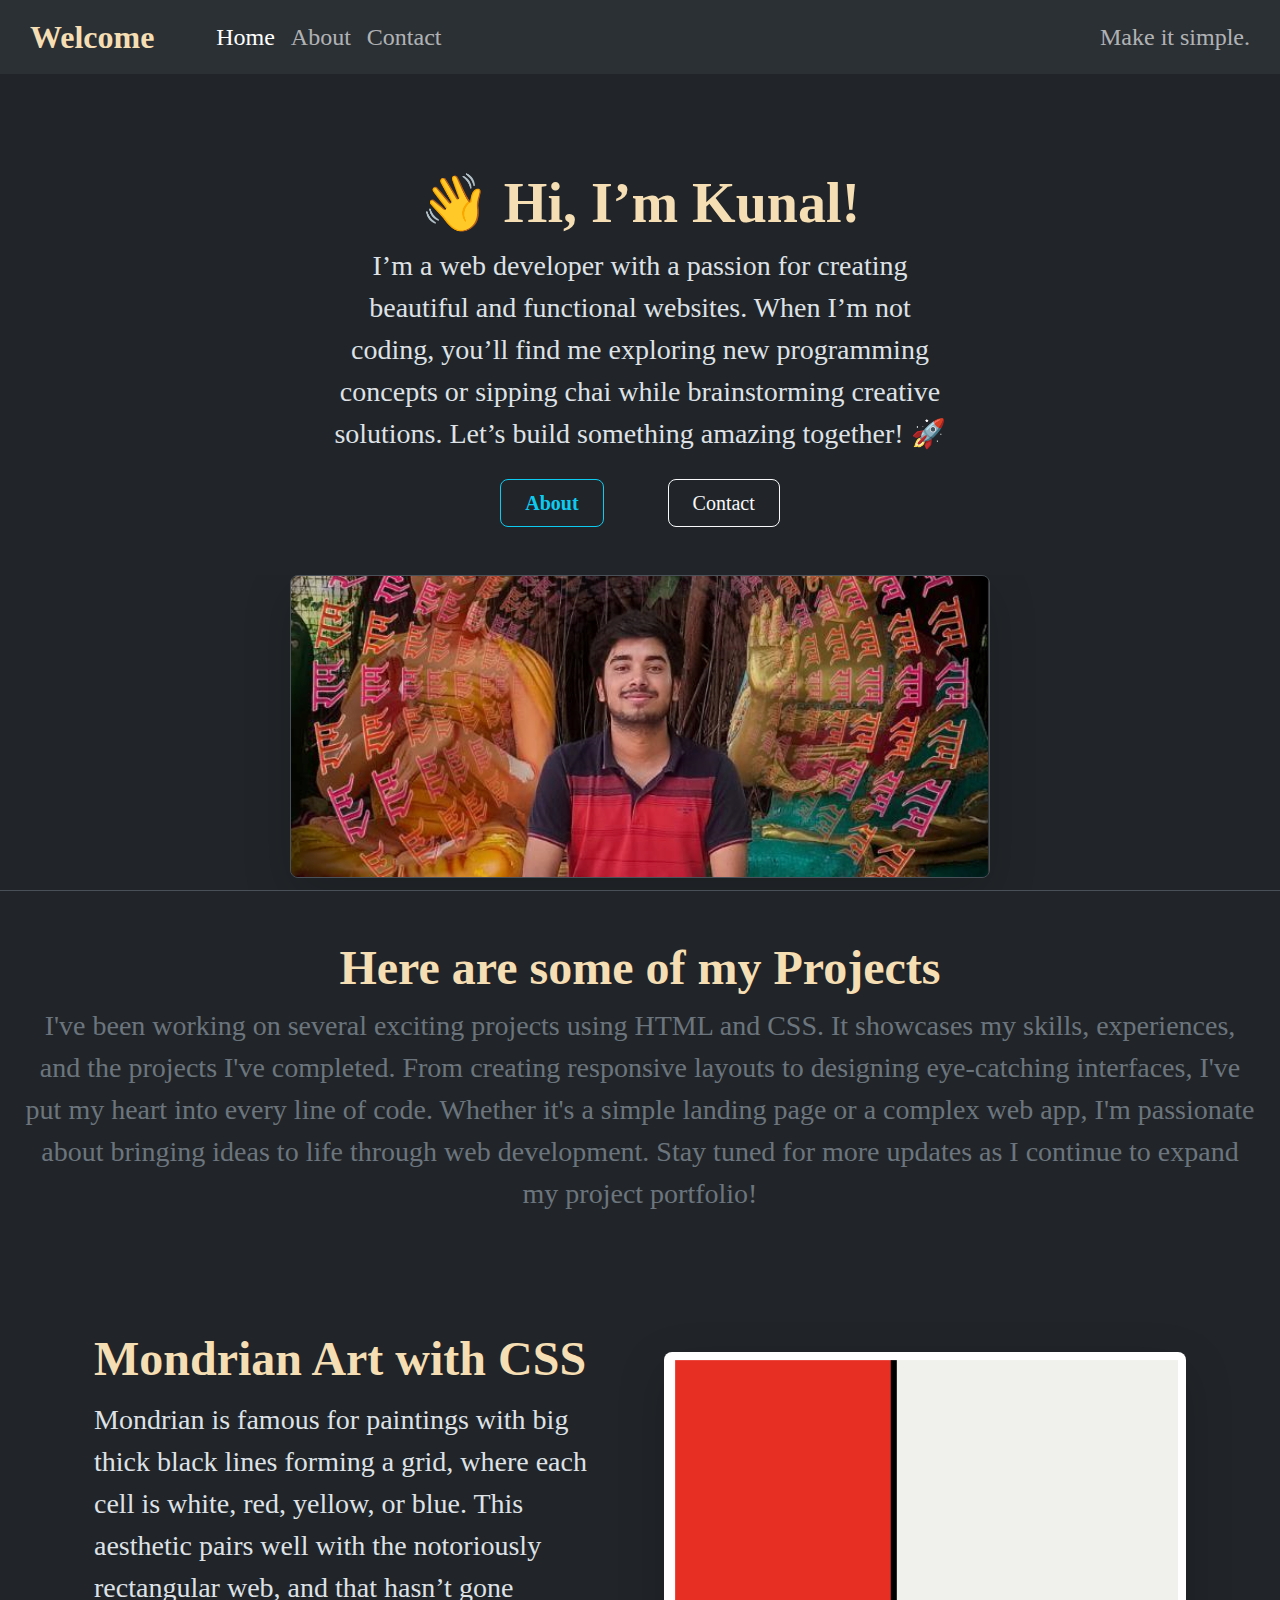
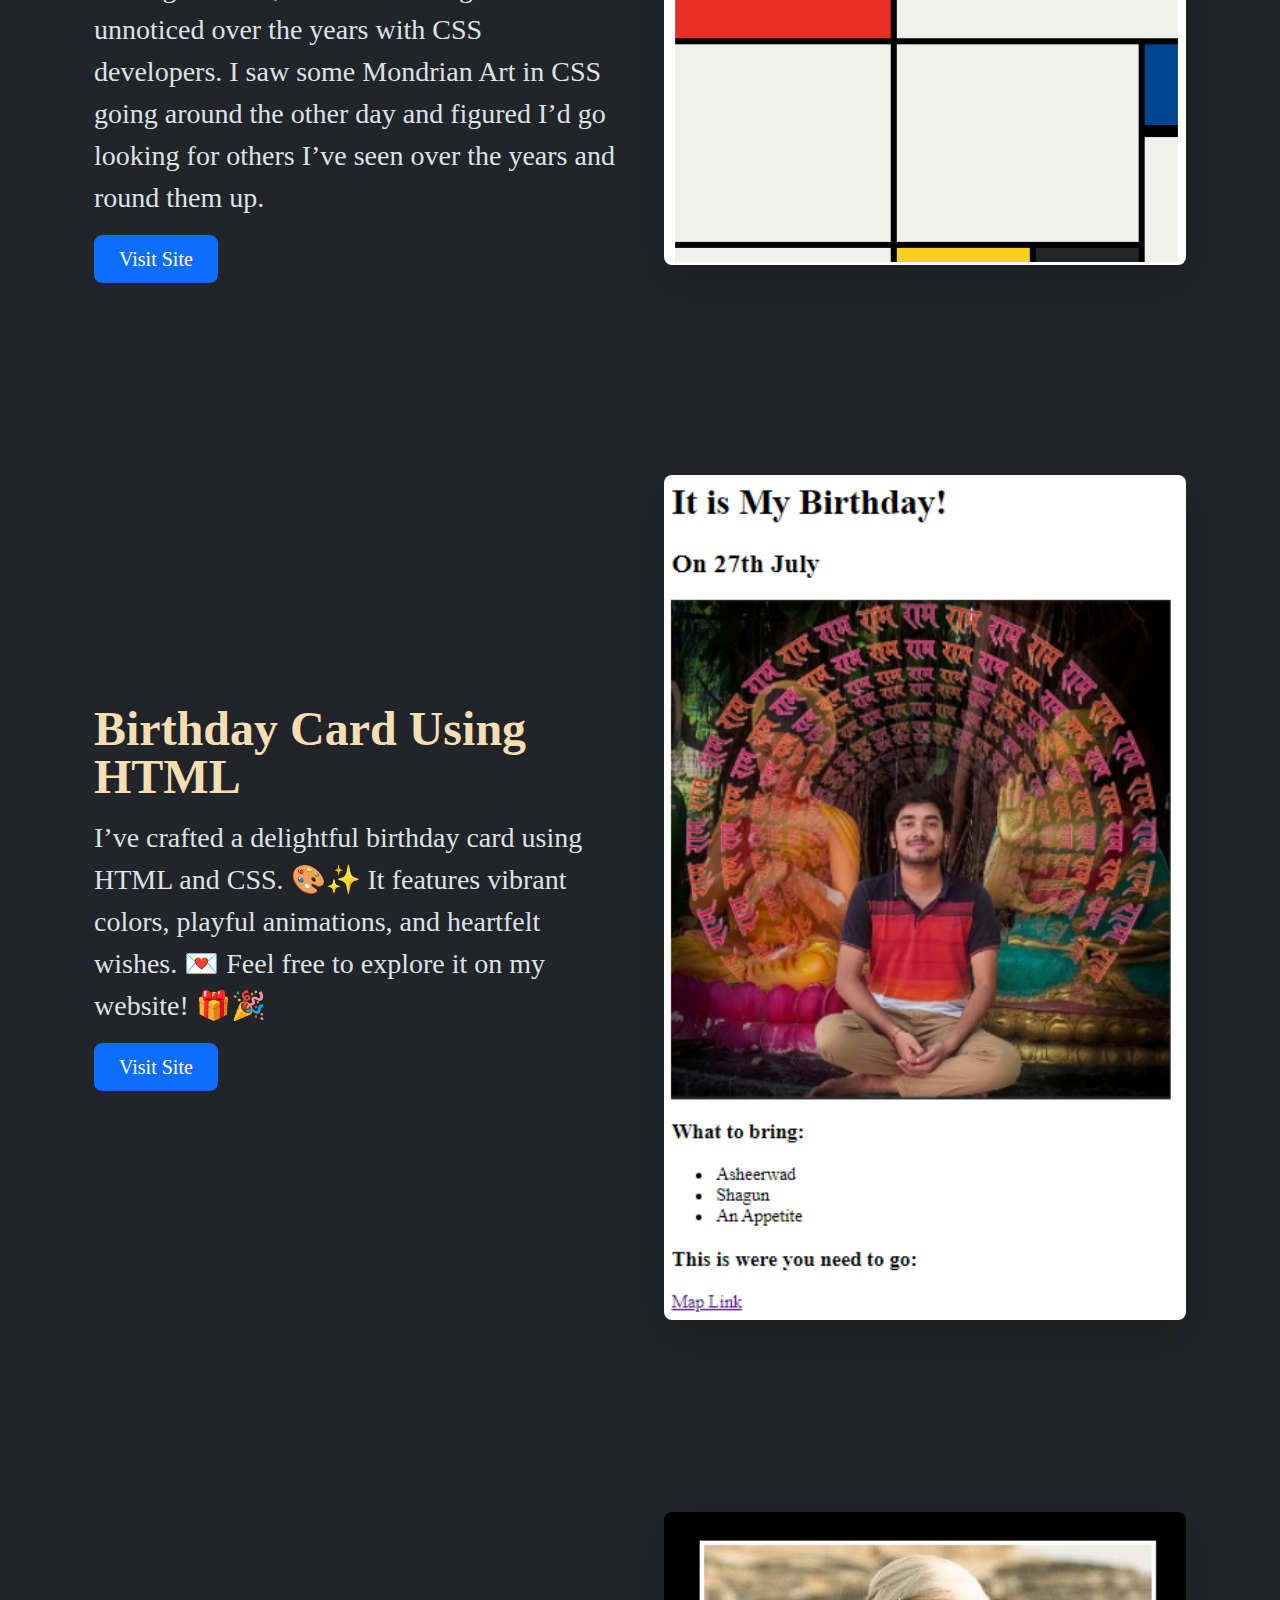
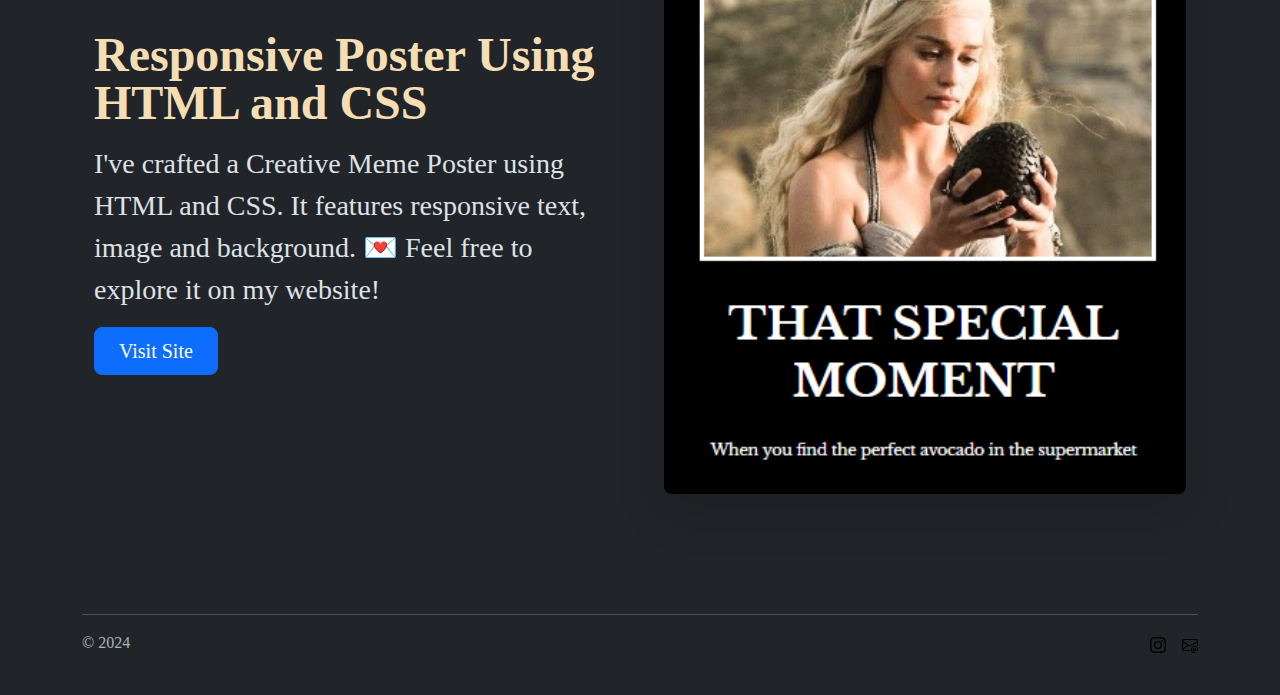
==== commit 06a7a6e2: "Update index.html" ====
--- a/index.html
+++ b/index.html
@@ -18,7 +18,7 @@
     <nav class="navbar navbar-expand-lg bg-body-tertiary">
         <div class="container-fluid">
             <a class="navbar-brand welcome big-text" href="#"><span class="welcome">Welcome</span></a>
-            <button class="navbar-toggler" type="button" data-bs-toggle="collapse" data-bs-target="#navbarText"
+            <button class="navbar-toggler rounded-4" type="button" data-bs-toggle="collapse" data-bs-target="#navbarText"
                 aria-controls="navbarText" aria-expanded="flase" aria-label="Toggle navigation">
                 <span class="navbar-toggler-icon"></span>
             </button>
@@ -46,20 +46,20 @@
     <div class="px-4 pt-5 my-5 text-center border-bottom">
         <h1 class="big-text display-4 fw-bold text-body-emphasis">👋 Hi, I’m Kunal!</h1>
         <div class="col-lg-6 mx-auto">
-            <p class="lead mb-4 text">I’m a web developer with a passion for creating beautiful and
+            <p class="lead mb-4 info text">I’m a web developer with a passion for creating beautiful and
                 functional websites. When I’m not coding, you’ll find me exploring new programming concepts or
                 sipping chai while brainstorming creative solutions. Let’s build something amazing together! 🚀</p>
-            <div class="d-grid gap-2 d-sm-flex justify-content-sm-center mb-5">
+            <div class="d-grid gap-5 d-sm-flex justify-content-sm-center mb-5">
                 <button type="button" class="button btn btn-outline-info btn-lg px-4 me-sm-3 fw-bold"><a
                         class="no-style" href="./Assests/about.html"><span class="button-text">About</span></a></button>
                 <button type="button" class="button btn btn-outline-light btn-lg px-4"><a class="no-style"
                         href="./Assests/contact.html"><span class="button-text">Contact</span></a></button>
             </div>
         </div>
-        <div class="overflow-hidden" style="max-height: 30vh;">
+        <div class="overflow-hidden" style="max-height: 35vh;">
             <div class="container px-5">
                 <img src="./Assests/Images/2Capture.PNG" class="img-fluid border rounded-3 shadow-lg mb-4"
-                    alt="Example image" width="700" height="500" loading="lazy">
+                    alt="" width="700" height="500" loading="lazy">
             </div>
         </div>
     </div>
--- a/style3.css
+++ b/style3.css
@@ -1,4 +1,3 @@
-
 body {
     font-family: serif;
 }
@@ -33,31 +32,59 @@
     /* font-size: 50px; */
 }
 
+.text {
+    font-size: 28px;
+}
+
 .big-text {
     color: wheat !important;
 }
 
 @media (max-width: 1000px) {
-    .text{
-        font-size: 25px;
+    .text {
+        font-size: 35px;
     }
+
     .big-text {
-        font-size: 50px;
+        font-size: 59px;
     }
-    .welcome{
-        font-size: 40px;
+
+    .welcome {
+        font-size: 60px;
+        padding-left: 10px;
+        /* margin-left: 15px; */
     }
-    #navbarText{
-        font-size: 25px;
+
+    .button {
+        height: 4rem;
+        width: 11rem;
     }
-    body > nav > div > button{
+
+    body>nav>div>button {
+        height: 80px;
+        margin-right: 10px;
+    }
+
+    .navbar-toggler-icon {
+        width: 65px;
         height: 55px;
+        margin-right: 10;
     }
-    .navbar-toggler-icon{
-        width: 40px;
+
+    span.button-text {
+        font-size: 30px;
     }
-    .web-icon{
-        width: 65px;
-        height: 45px;
+
+    img.foot-button {
+        height: 40px;
+        background-color: aliceblue;
+        border-radius: 7px;
+        padding: 2px;
+        padding-left: 3px;
+        padding-right: 3px;
+    }
+
+    .nav-text {
+        font-size: 35px;
     }
 }
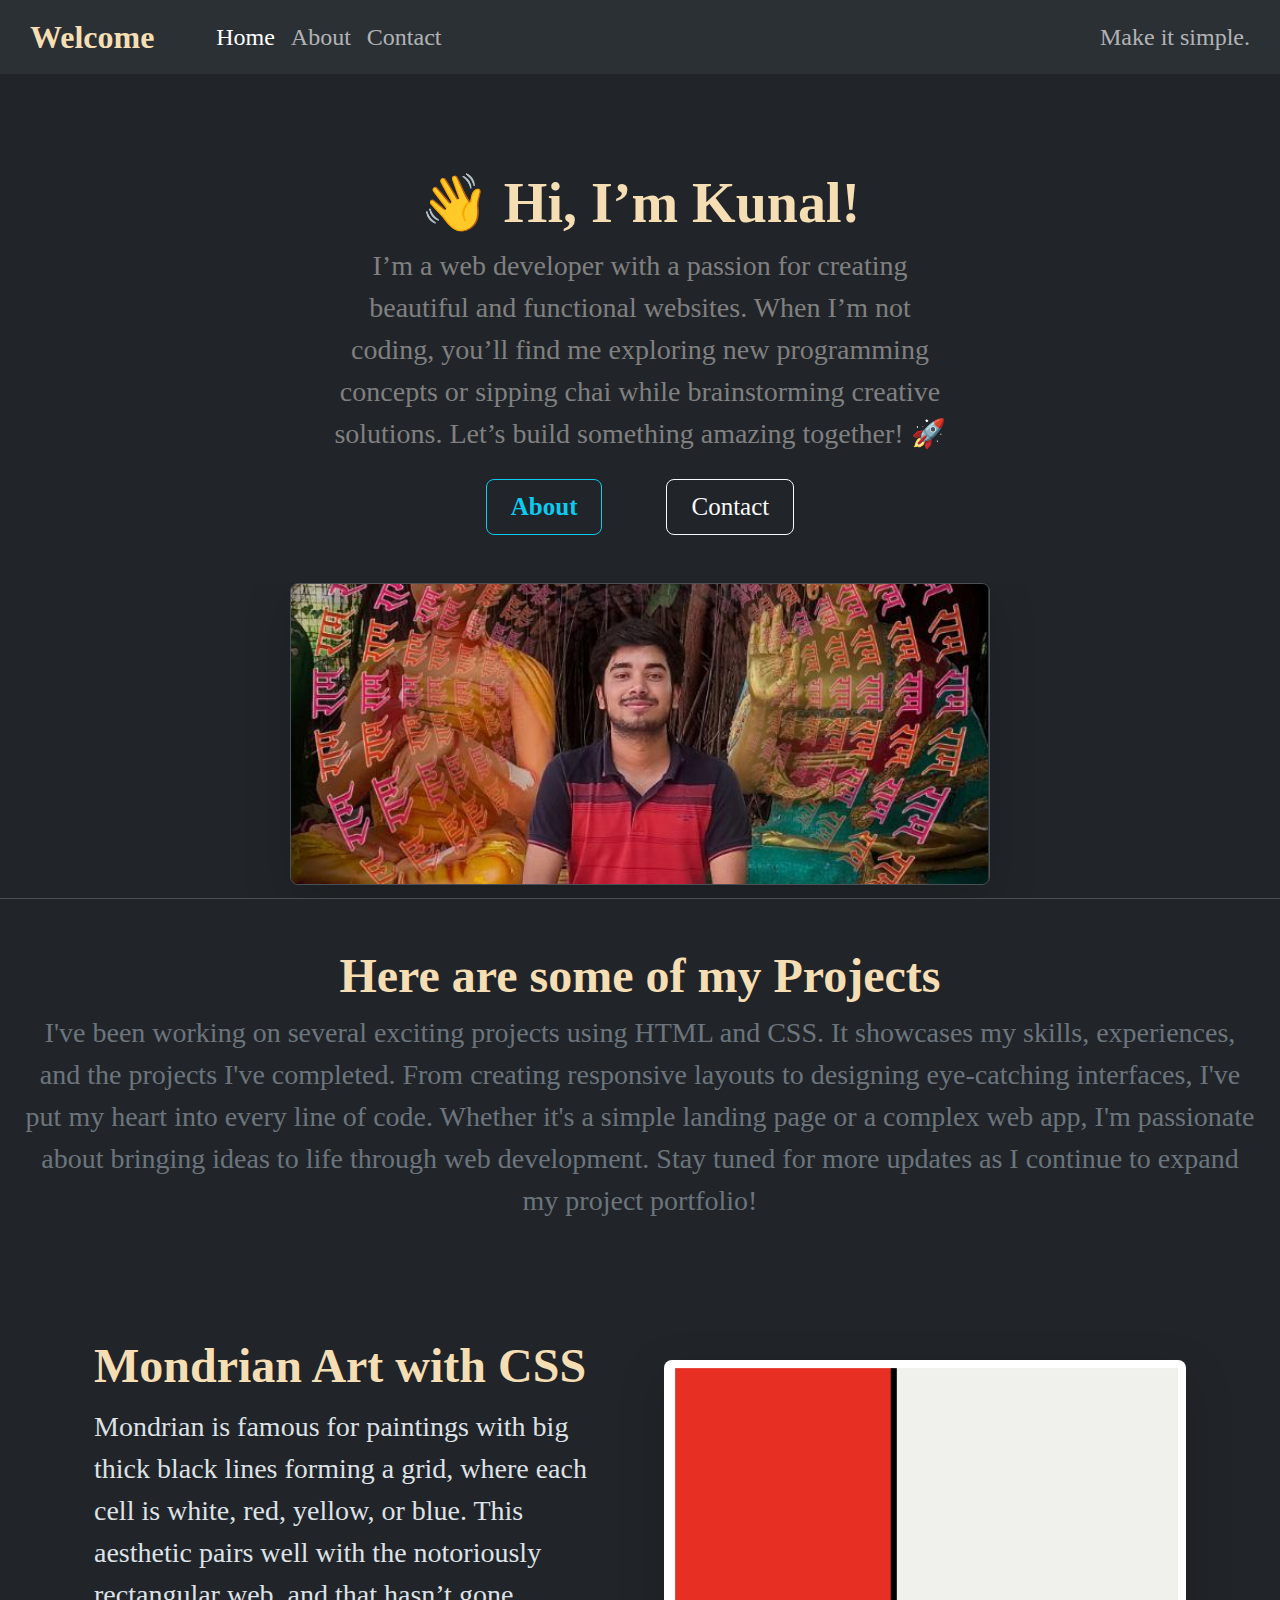
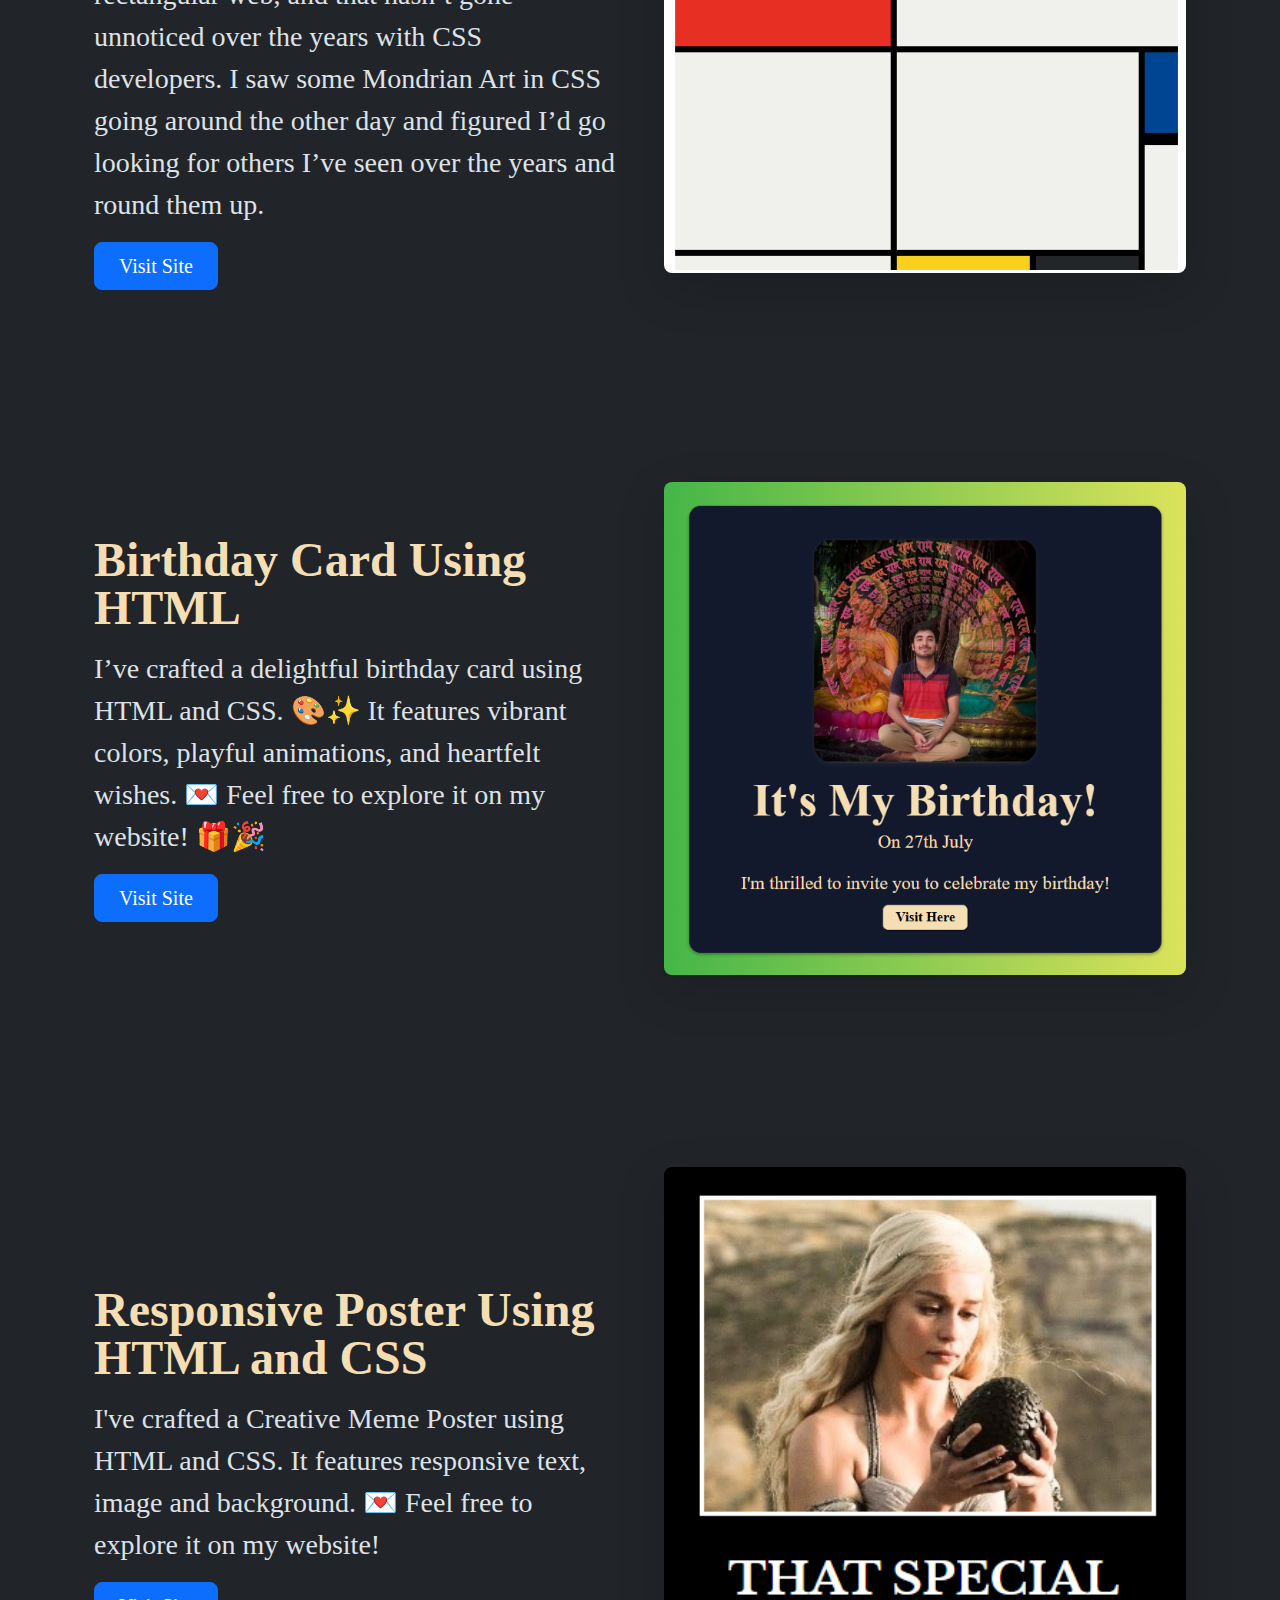
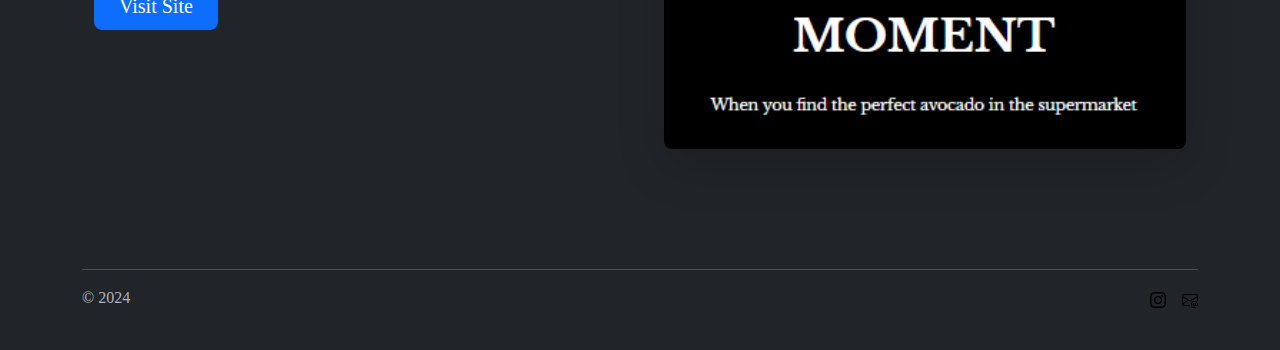
==== commit 15fe1a95: "Add files via upload" ====
--- a/index.html
+++ b/index.html
@@ -9,7 +9,7 @@
     <script src="https://cdn.jsdelivr.net/npm/bootstrap@5.3.3/dist/js/bootstrap.bundle.min.js"
         integrity="sha384-YvpcrYf0tY3lHB60NNkmXc5s9fDVZLESaAA55NDzOxhy9GkcIdslK1eN7N6jIeHz"
         crossorigin="anonymous"></script>
-    <link rel="stylesheet" href="./style3.css">
+    <link rel="stylesheet" href="./style.css">
 </head>
 
 <body>
@@ -51,9 +51,9 @@
                 sipping chai while brainstorming creative solutions. Let’s build something amazing together! 🚀</p>
             <div class="d-grid gap-5 d-sm-flex justify-content-sm-center mb-5">
                 <button type="button" class="button btn btn-outline-info btn-lg px-4 me-sm-3 fw-bold"><a
-                        class="no-style" href="./Assests/about.html"><span class="button-text">About</span></a></button>
+                        class="no-style" href="./Assests/about.html"><span class="button-text bttn-text">About</span></a></button>
                 <button type="button" class="button btn btn-outline-light btn-lg px-4"><a class="no-style"
-                        href="./Assests/contact.html"><span class="button-text">Contact</span></a></button>
+                        href="./Assests/contact.html"><span class="button-text bttn-text">Contact</span></a></button>
             </div>
         </div>
         <div class="overflow-hidden" style="max-height: 35vh;">
@@ -169,4 +169,4 @@
 
 </body>
 
-</html>
+</html>--- a/style.css
+++ b/style.css
@@ -0,0 +1,99 @@
+body {
+    font-family: serif;
+}
+
+.no-style {
+    text-decoration: none;
+    color: currentColor;
+}
+
+.navbar {
+    padding-left: 2vh;
+    padding-right: 2vh;
+    font-size: 1.5rem;
+}
+
+.navbar-brand {
+    font-size: 2rem;
+    padding-right: 1cm;
+    font-weight: bold;
+}
+
+.heading {
+    display: flex;
+    justify-content: center;
+    align-items: center;
+    /* background-color: rgba(0, 0, 0, 0.514); */
+    border-radius: 1rem;
+}
+
+.heading>h2 {
+    font-weight: bold;
+    /* font-size: 50px; */
+}
+
+.text {
+    font-size: 28px;
+}
+
+.big-text {
+    color: wheat !important;
+}
+
+.info {
+    color: gray !important;
+}
+.bttn-text{
+    font-size: 25px;
+}
+@media (max-width: 991px) {
+    .text {
+        font-size: 35px;
+    }
+
+    .big-text {
+        font-size: 59px;
+    }
+
+    .welcome {
+        font-size: 60px;
+        padding-left: 10px;
+        /* margin-left: 15px; */
+    }
+
+    .button {
+        height: 6rem;
+        width: 13rem;
+        border-radius: 18px;
+    }
+
+    body>nav>div>button {
+        height: 80px;
+        margin-right: 10px;
+    }
+
+    .navbar-toggler-icon {
+        width: 65px;
+        height: 55px;
+        margin-right: 10;
+    }
+
+    span.button-text {
+        font-size: 40px;
+    }
+
+    img.foot-button {
+        height: 40px;
+        background-color: aliceblue;
+        border-radius: 7px;
+        padding: 2px;
+        padding-left: 3px;
+        padding-right: 3px;
+    }
+
+    .nav-text {
+        font-size: 35px;
+    }
+
+
+}